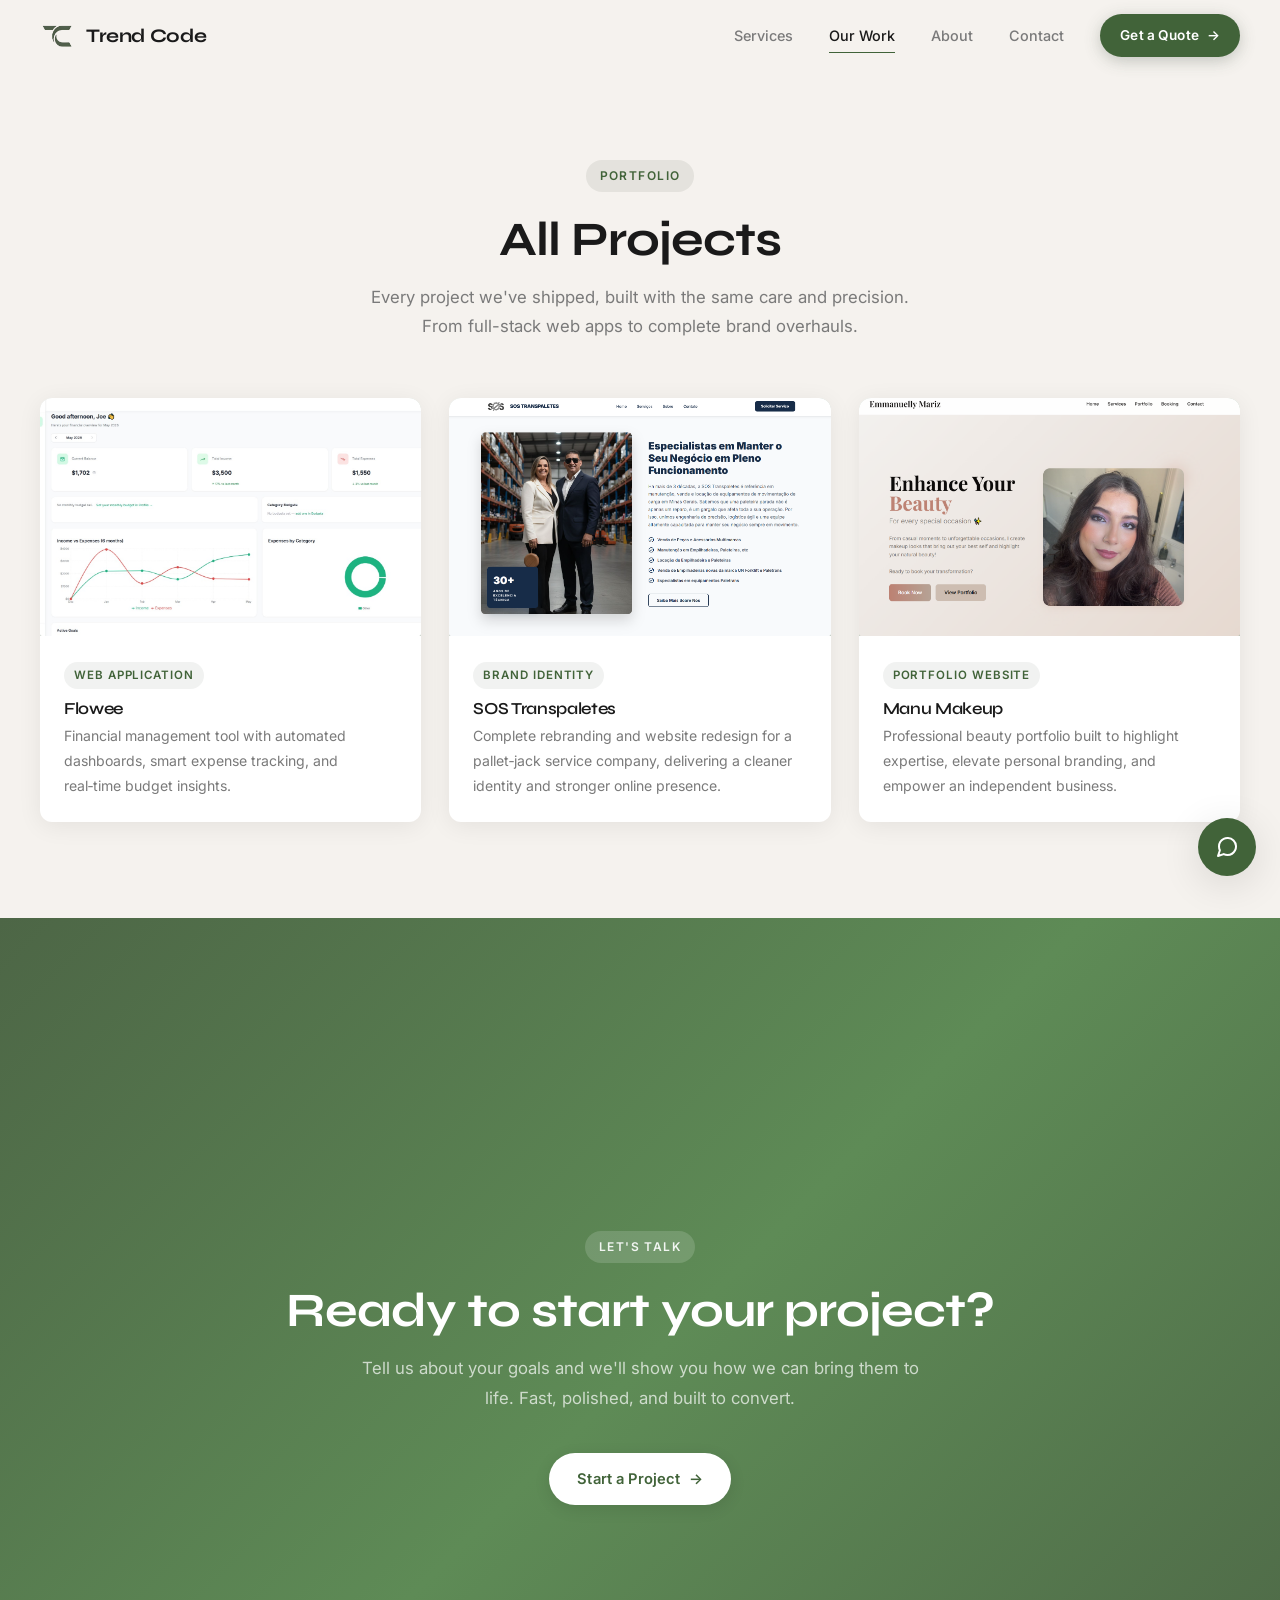
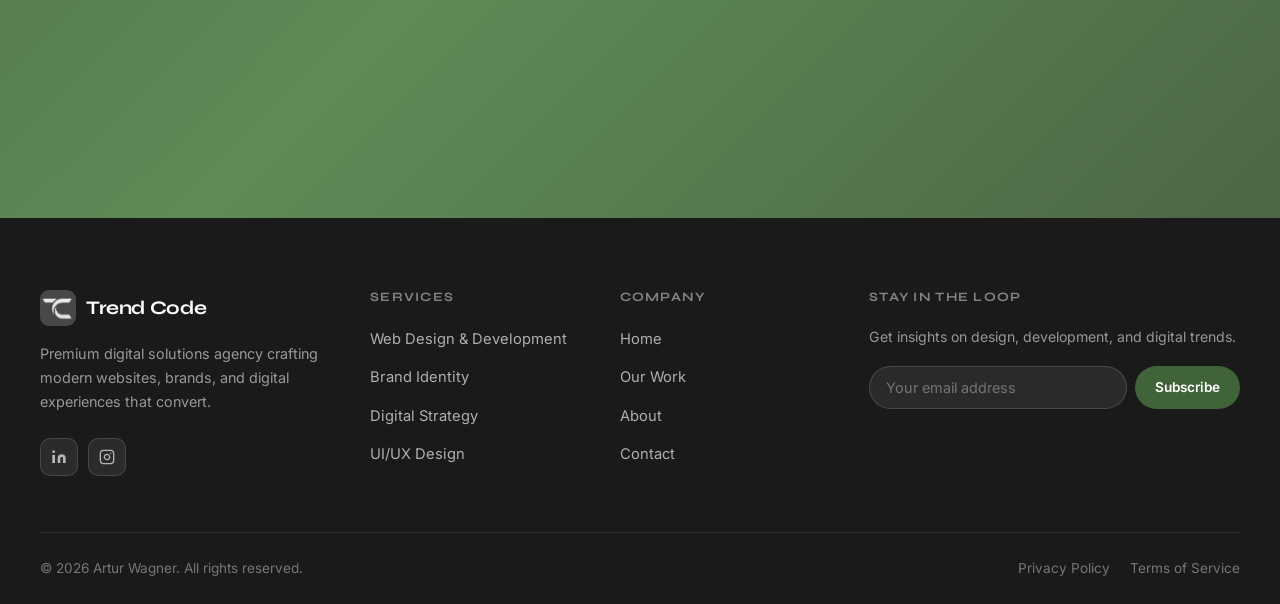
==== projects.html @ 2b3fb395 "Website Expansion" ====
<!doctype html>
<html lang="en">
  <head>
    <meta charset="UTF-8" />
    <meta name="viewport" content="width=device-width, initial-scale=1.0" />
    <meta
      name="description"
      content="Trend Code - All Projects. A full look at the digital experiences we've designed and built."
    />
    <title>All Projects - Trend Code</title>

    <!-- Google Fonts -->
    <link rel="preconnect" href="https://fonts.googleapis.com" />
    <link rel="preconnect" href="https://fonts.gstatic.com" crossorigin />
    <link
      href="https://fonts.googleapis.com/css2?family=Syne:wght@600;700;800&family=Inter:wght@400;500;600&display=swap"
      rel="stylesheet"
    />

    <!-- Open Graph / Link Preview -->
    <meta property="og:type" content="website" />
    <meta property="og:url" content="https://trendcode.ie/projects.html" />
    <meta property="og:title" content="All Projects - Trend Code" />
    <meta
      property="og:description"
      content="A full look at the digital experiences designed and built by Trend Code."
    />
    <meta
      property="og:image"
      content="https://trendcode.ie/images/trendcode-wallpeaper.jpeg"
    />

    <!-- Twitter/X Card -->
    <meta name="twitter:card" content="summary_large_image" />
    <meta name="twitter:title" content="All Projects — Trend Code" />
    <meta
      name="twitter:description"
      content="A full look at the digital experiences designed and built by Trend Code."
    />
    <meta
      name="twitter:image"
      content="https://trendcode.ie/images/trendcode-wallpeaper.jpeg"
    />

    <!-- Stylesheets -->
    <link rel="stylesheet" href="css/base.css" />
    <link rel="stylesheet" href="css/layout.css" />
    <link rel="stylesheet" href="css/components.css" />

    <link
      rel="icon"
      type="image/png"
      href="./images/trendcode-logo-white.png"
    />
    <link rel="apple-touch-icon" href="./images/trendcode-logo-white.png" />
  </head>
  <body>
    <!-- ================================================
       SECTION: NAVBAR
    ================================================ -->
    <header class="navbar" id="navbar">
      <div class="navbar__inner">
        <!-- Logo -->
        <a href="index.html" class="logo" aria-label="Trend Code home">
          <div class="logo__mark" aria-hidden="true">
            <img src="./images/trendcode-logo-png.png" alt="Trend Code Logo" />
          </div>
          <span class="logo__wordmark">Trend Code</span>
        </a>

        <!-- Desktop Nav -->
        <nav class="navbar__nav" id="navbar-nav" aria-label="Main navigation">
          <a href="index.html#services" class="nav-link">Services</a>
          <a href="projects.html" class="nav-link active">Our Work</a>
          <a href="index.html#about" class="nav-link">About</a>
          <a href="index.html#contact" class="nav-link">Contact</a>
          <a href="index.html#contact" class="btn btn--primary btn--sm"
            >Get a Quote <span class="arrow" aria-hidden="true">→</span></a
          >
        </nav>

        <!-- Mobile Hamburger -->
        <button
          class="navbar__hamburger"
          id="hamburger"
          aria-label="Toggle menu"
          aria-expanded="false"
          aria-controls="navbar-nav"
        >
          <span></span>
          <span></span>
          <span></span>
        </button>
      </div>
    </header>

    <main>
      <!-- ================================================
         SECTION: PAGE HEADER
      ================================================ -->
      <section class="work" id="work-hero" style="padding-top: 160px">
        <div class="work__inner">
          <div class="text-center">
            <span class="section-label">Portfolio</span>
            <h2 class="section-title" id="work-title">All Projects</h2>
            <p class="section-subtitle">
              Every project we've shipped, built with the same care and
              precision. From full-stack web apps to complete brand overhauls.
            </p>
          </div>

          <div class="work__grid">
            <!-- Project 1 -->
            <a
              href="https://flowee-finance-oficial.vercel.app/"
              target="_blank"
            >
              <article class="project-card">
                <div class="project-card__image">
                  <div
                    class="project-card__image-placeholder"
                    style="
                      background: linear-gradient(135deg, #d5dbd4, #b8c4b6);
                    "
                  >
                    <img
                      class="portifolio-thumbnail"
                      src="./images/flowee-ss.jpeg"
                      alt="Flowee Dashboard"
                    />
                  </div>
                </div>
                <div class="project-card__body">
                  <span class="project-card__tag">Web Application</span>
                  <h3>Flowee</h3>
                  <p>
                    Financial management tool with automated dashboards, smart
                    expense tracking, and real‑time budget insights.
                  </p>
                </div>
              </article>
            </a>

            <!-- Project 2 -->
            <a href="https://www.sostranspaletes.com.br/" target="_blank">
              <article class="project-card">
                <div class="project-card__image">
                  <div
                    class="project-card__image-placeholder"
                    style="
                      background: linear-gradient(135deg, #cfd8d0, #aebdad);
                    "
                  >
                    <img
                      class="portifolio-thumbnail"
                      src="./images/sos-ss.png"
                      alt="SOS Transpaletes Website"
                    />
                  </div>
                </div>
                <div class="project-card__body">
                  <span class="project-card__tag">Brand Identity</span>
                  <h3>SOS Transpaletes</h3>
                  <p>
                    Complete rebranding and website redesign for a pallet‑jack
                    service company, delivering a cleaner identity and stronger
                    online presence.
                  </p>
                </div>
              </article>
            </a>

            <!-- Project 3 -->
            <a
              href="https://mmanumakeup-appointment.vercel.app"
              target="_blank"
            >
              <article class="project-card">
                <div class="project-card__image">
                  <div
                    class="project-card__image-placeholder"
                    style="
                      background: linear-gradient(135deg, #c8d3c7, #a7b8a5);
                    "
                  >
                    <img
                      class="portifolio-thumbnail"
                      src="./images/mmanu-ss.png"
                      alt="Manu Makeup Website"
                    />
                  </div>
                </div>
                <div class="project-card__body">
                  <span class="project-card__tag">Portfolio Website</span>
                  <h3>Manu Makeup</h3>
                  <p>
                    Professional beauty portfolio built to highlight expertise,
                    elevate personal branding, and empower an independent
                    business.
                  </p>
                </div>
              </article>
            </a>
          </div>
        </div>
      </section>

      <!-- ================================================
         SECTION: CTA
      ================================================ -->
      <section class="about" id="cta" aria-labelledby="cta-title">
        <div
          class="about__inner"
          style="grid-template-columns: 1fr; text-align: center"
        >
          <div>
            <span class="section-label">Let's Talk</span>
            <h2 class="section-title" id="cta-title">
              Ready to start your project?
            </h2>
            <p
              class="section-subtitle"
              style="margin-left: auto; margin-right: auto"
            >
              Tell us about your goals and we'll show you how we can bring them
              to life. Fast, polished, and built to convert.
            </p>
            <a href="index.html#contact" class="btn btn--white"
              >Start a Project
              <span class="arrow" aria-hidden="true">→</span></a
            >
          </div>
        </div>
      </section>
    </main>

    <!-- ================================================
       SECTION: FOOTER
    ================================================ -->
    <footer class="footer" aria-label="Site footer">
      <div class="footer__inner">
        <div class="footer__grid">
          <!-- Column 1: Brand -->
          <div>
            <a
              href="index.html"
              class="logo logo--light"
              aria-label="Trend Code home"
            >
              <div class="logo__mark" aria-hidden="true">
                <img
                  src="./images/trendcode-logo-white.png"
                  alt="Trend Code Logo"
                />
              </div>
              <span class="logo__wordmark">Trend Code</span>
            </a>

            <p class="footer__brand-desc">
              Premium digital solutions agency crafting modern websites, brands,
              and digital experiences that convert.
            </p>

            <nav class="social-icons" aria-label="Social media links">
              <a
                href="#"
                class="social-icon"
                aria-label="LinkedIn"
                rel="noopener noreferrer"
                target="_blank"
              >
                <svg
                  width="16"
                  height="16"
                  viewBox="0 0 24 24"
                  fill="currentColor"
                  aria-hidden="true"
                >
                  <path
                    d="M16 8a6 6 0 0 1 6 6v7h-4v-7a2 2 0 0 0-2-2 2 2 0 0 0-2 2v7h-4v-7a6 6 0 0 1 6-6z"
                  />
                  <rect x="2" y="9" width="4" height="12" />
                  <circle cx="4" cy="4" r="2" />
                </svg>
              </a>
              <a
                href="https://www.instagram.com/trendcode.dev?igsh=ZmI4Zzk5ZmRyem4%3D&utm_source=qr"
                class="social-icon"
                aria-label="Instagram"
                rel="noopener noreferrer"
                target="_blank"
              >
                <svg
                  width="16"
                  height="16"
                  viewBox="0 0 24 24"
                  fill="none"
                  stroke="currentColor"
                  stroke-width="2"
                  stroke-linecap="round"
                  stroke-linejoin="round"
                  aria-hidden="true"
                >
                  <rect x="2" y="2" width="20" height="20" rx="5" ry="5" />
                  <path d="M16 11.37A4 4 0 1 1 12.63 8 4 4 0 0 1 16 11.37z" />
                  <line x1="17.5" y1="6.5" x2="17.51" y2="6.5" />
                </svg>
              </a>
            </nav>
          </div>

          <!-- Column 2: Services -->
          <nav aria-label="Services">
            <h4 class="footer__col-title">Services</h4>
            <ul class="footer__links">
              <li>
                <a href="index.html#services">Web Design &amp; Development</a>
              </li>
              <li><a href="index.html#services">Brand Identity</a></li>
              <li><a href="index.html#services">Digital Strategy</a></li>
              <li><a href="index.html#services">UI/UX Design</a></li>
            </ul>
          </nav>

          <!-- Column 3: Company -->
          <nav aria-label="Company pages">
            <h4 class="footer__col-title">Company</h4>
            <ul class="footer__links">
              <li><a href="index.html#home">Home</a></li>
              <li><a href="projects.html">Our Work</a></li>
              <li><a href="index.html#about">About</a></li>
              <li><a href="index.html#contact">Contact</a></li>
            </ul>
          </nav>

          <!-- Column 4: Newsletter -->
          <div>
            <h4 class="footer__col-title">Stay in the loop</h4>
            <p
              style="
                font-size: 0.88rem;
                color: rgba(255, 255, 255, 0.55);
                margin-bottom: 0;
              "
            >
              Get insights on design, development, and digital trends.
            </p>
            <form
              class="newsletter-form"
              novalidate
              aria-label="Newsletter signup"
            >
              <input
                type="email"
                name="newsletter-email"
                placeholder="Your email address"
                aria-label="Email address for newsletter"
              />
              <button type="submit">Subscribe</button>
            </form>
          </div>
        </div>

        <!-- Bottom bar -->
        <div class="footer__bottom">
          <p>© 2026 Artur Wagner. All rights reserved.</p>
          <p style="display: flex; gap: 20px; flex-wrap: wrap">
            <a
              href="#"
              style="
                font-size: 0.85rem;
                color: rgba(255, 255, 255, 0.4);
                transition: color 0.3s;
              "
              onmouseover="this.style.color = 'rgba(255,255,255,0.75)'"
              onmouseout="this.style.color = 'rgba(255,255,255,0.4)'"
              >Privacy Policy</a
            >
            <a
              href="#"
              style="
                font-size: 0.85rem;
                color: rgba(255, 255, 255, 0.4);
                transition: color 0.3s;
              "
              onmouseover="this.style.color = 'rgba(255,255,255,0.75)'"
              onmouseout="this.style.color = 'rgba(255,255,255,0.4)'"
              >Terms of Service</a
            >
          </p>
        </div>
      </div>
    </footer>

    <!-- ================================================
       AI CHAT ASSISTANT (Gemini)
       UPDATE: Replace GEMINI_API_KEY with a real key
    ================================================ -->
    <div class="chat-widget" id="chat-widget">
      <div class="chat-widget__panel" id="chat-widget-panel">
        <div class="chat-widget__header">
          <strong>Trend Code Assistant</strong>
          <span>Ask us anything — we'll point you in the right direction</span>
        </div>
        <div
          class="chat-widget__messages"
          id="chat-widget-messages"
          aria-live="polite"
        >
          <div class="chat-widget__msg chat-widget__msg--bot">
            Hey! 👋 I'm the Trend Code assistant. Ask me about our services,
            pricing, or how we work. Happy to help.
          </div>
        </div>
        <form class="chat-widget__form" id="chat-widget-form">
          <input
            type="text"
            id="chat-widget-input"
            placeholder="Type a message..."
            aria-label="Chat message"
            autocomplete="off"
          />
          <button type="submit" aria-label="Send message">
            <svg
              width="16"
              height="16"
              viewBox="0 0 24 24"
              fill="none"
              stroke="currentColor"
              stroke-width="2"
              stroke-linecap="round"
              stroke-linejoin="round"
              aria-hidden="true"
            >
              <line x1="22" y1="2" x2="11" y2="13" />
              <polygon points="22 2 15 22 11 13 2 9 22 2" />
            </svg>
          </button>
        </form>
      </div>
      <button
        class="chat-widget__toggle"
        id="chat-widget-toggle"
        aria-label="Open chat assistant"
        aria-expanded="false"
      >
        <svg
          class="chat-widget__icon-open"
          viewBox="0 0 24 24"
          fill="none"
          stroke="currentColor"
          stroke-width="2"
          stroke-linecap="round"
          stroke-linejoin="round"
          aria-hidden="true"
        >
          <path
            d="M21 11.5a8.38 8.38 0 0 1-.9 3.8 8.5 8.5 0 0 1-7.6 4.7 8.38 8.38 0 0 1-3.8-.9L3 21l1.9-5.7a8.38 8.38 0 0 1-.9-3.8 8.5 8.5 0 0 1 4.7-7.6 8.38 8.38 0 0 1 3.8-.9h.5a8.48 8.48 0 0 1 8 8v.5z"
          />
        </svg>
        <svg
          class="chat-widget__icon-close"
          viewBox="0 0 24 24"
          fill="none"
          stroke="currentColor"
          stroke-width="2"
          stroke-linecap="round"
          stroke-linejoin="round"
          aria-hidden="true"
        >
          <line x1="18" y1="6" x2="6" y2="18" />
          <line x1="6" y1="6" x2="18" y2="18" />
        </svg>
      </button>
    </div>

    <!-- ================================================
       SCRIPTS — Navbar scroll effect + mobile menu
    ================================================ -->
    <script>
      /* Navbar: add .scrolled class on scroll */
      const navbar = document.getElementById("navbar");
      window.addEventListener(
        "scroll",
        () => {
          navbar.classList.toggle("scrolled", window.scrollY > 24);
        },
        { passive: true },
      );

      /* Mobile hamburger toggle */
      const hamburger = document.getElementById("hamburger");
      const nav = document.getElementById("navbar-nav");

      hamburger.addEventListener("click", () => {
        const isOpen = nav.classList.toggle("open");
        hamburger.setAttribute("aria-expanded", isOpen);
      });

      /* Close mobile nav when a link is clicked */
      nav.querySelectorAll("a").forEach((link) => {
        link.addEventListener("click", () => {
          nav.classList.remove("open");
          hamburger.setAttribute("aria-expanded", "false");
        });
      });

      /* AI Chat Assistant — Gemini API (client-side, free tier) */
      const GEMINI_API_KEY = "GEMINI_API_KEY";
      const GEMINI_MODEL = "gemini-2.0-flash";
      const GEMINI_SYSTEM_PROMPT = `You are the friendly assistant for Trend Code, a premium digital solutions agency run by Artur Wagner.
Trend Code builds custom websites, corporate sites, landing pages, brand identity, and UI/UX design — no templates, senior-only execution.
Keep replies brief (2-4 sentences), warm, and not robotic. Never invent pricing — always redirect pricing questions to the contact form (index.html#contact) or the email trendcode@hotmail.com.
If asked something unrelated to Trend Code's services, politely steer back to how Trend Code can help and suggest getting in touch.`;

      const chatWidget = document.getElementById("chat-widget");
      const chatToggle = document.getElementById("chat-widget-toggle");
      const chatForm = document.getElementById("chat-widget-form");
      const chatInput = document.getElementById("chat-widget-input");
      const chatMessages = document.getElementById("chat-widget-messages");

      if (chatWidget && chatToggle && chatForm) {
        const chatHistory = [];

        chatToggle.addEventListener("click", () => {
          const isOpen = chatWidget.classList.toggle("open");
          chatToggle.setAttribute("aria-expanded", isOpen);
          if (isOpen) chatInput.focus();
        });

        function appendMessage(text, role) {
          const msg = document.createElement("div");
          msg.className = `chat-widget__msg chat-widget__msg--${role}`;
          msg.textContent = text;
          chatMessages.appendChild(msg);
          chatMessages.scrollTop = chatMessages.scrollHeight;
          return msg;
        }

        chatForm.addEventListener("submit", async (e) => {
          e.preventDefault();
          const text = chatInput.value.trim();
          if (!text) return;

          appendMessage(text, "user");
          chatHistory.push({ role: "user", parts: [{ text }] });
          chatInput.value = "";
          chatInput.disabled = true;

          const pending = appendMessage("Typing…", "bot");

          try {
            const res = await fetch(
              `https://generativelanguage.googleapis.com/v1beta/models/${GEMINI_MODEL}:generateContent?key=${GEMINI_API_KEY}`,
              {
                method: "POST",
                headers: { "Content-Type": "application/json" },
                body: JSON.stringify({
                  contents: chatHistory,
                  systemInstruction: {
                    parts: [{ text: GEMINI_SYSTEM_PROMPT }],
                  },
                }),
              },
            );

            if (!res.ok) throw new Error("Gemini request failed");

            const data = await res.json();
            const reply =
              data?.candidates?.[0]?.content?.parts?.[0]?.text?.trim() ||
              "Sorry, I didn't catch that — could you rephrase, or reach us directly at trendcode@hotmail.com?";

            pending.textContent = reply;
            chatHistory.push({ role: "model", parts: [{ text: reply }] });
          } catch (err) {
            pending.textContent =
              "I'm having trouble connecting right now — feel free to reach us directly at trendcode@hotmail.com.";
          } finally {
            chatInput.disabled = false;
            chatInput.focus();
          }
        });
      }
    </script>
  </body>
</html>
---- css/base.css ----
/* =============================================
   BASE.CSS — Reset, variables, typography
   ============================================= */

/* Google Fonts imported in index.html */

:root {
  --color-primary: #416339;
  --color-bg: #f5f2ee;
  --color-text: #1a1a1a;
  --color-white: #ffffff;
  --color-muted: #7a7a7a;
  --color-border: #e0dbd5;
  --color-primary-lt: #587751;
  --color-surface: #edeae5;

  --color-primary-gradient: linear-gradient(
    135deg,
    #4d6646 0%,
    #5e8b56 50%,
    #4d6646 100%
  );

  --font-heading: "Syne", sans-serif;
  --font-body: "Inter", sans-serif;

  --radius-sm: 6px;
  --radius-md: 12px;
  --radius-lg: 20px;

  --shadow-card: 0 4px 24px rgba(0, 0, 0, 0.07);
  --shadow-hover: 0 8px 40px rgba(0, 0, 0, 0.12);

  --transition: 0.3s ease;

  --max-width: 1200px;
  --section-pad: 96px 24px;
}

*,
*::before,
*::after {
  box-sizing: border-box;
  margin: 0;
  padding: 0;
}

html {
  scroll-behavior: smooth;
  font-size: 16px;
}

body {
  font-family: var(--font-body);
  background-color: var(--color-bg);
  color: var(--color-text);
  line-height: 1.65;
  -webkit-font-smoothing: antialiased;
}

/* ---- Typography ---- */

h1,
h2,
h3,
h4,
h5,
h6 {
  font-family: var(--font-heading);
  line-height: 1.15;
  letter-spacing: -0.02em;
  color: var(--color-text);
}

h1 {
  font-size: clamp(2.6rem, 6vw, 5rem);
  font-weight: 700;
}
h2 {
  font-size: clamp(2rem, 4vw, 3rem);
  font-weight: 700;
}
h3 {
  font-size: clamp(1.25rem, 2.5vw, 1.6rem);
  font-weight: 600;
}
h4 {
  font-size: 1.1rem;
  font-weight: 600;
}

p {
  font-size: 1rem;
  color: var(--color-muted);
  line-height: 1.75;
}

a {
  color: inherit;
  text-decoration: none;
  transition: color var(--transition);
}

ul {
  list-style: none;
}

img {
  display: block;
  max-width: 100%;
  height: auto;
}

/* ---- Utilities ---- */

.container {
  max-width: var(--max-width);
  margin: 0 auto;
  padding: 0 24px;
}

.section-label {
  display: inline-block;
  font-family: var(--font-body);
  font-size: 0.75rem;
  font-weight: 600;
  letter-spacing: 0.12em;
  text-transform: uppercase;
  color: var(--color-primary);
  background: rgba(79, 94, 75, 0.1);
  padding: 6px 14px;
  border-radius: 100px;
  margin-bottom: 20px;
}

.section-title {
  margin-bottom: 16px;
}

.section-subtitle {
  font-size: 1.05rem;
  max-width: 560px;
  color: var(--color-muted);
  margin-bottom: 56px;
}

.text-center {
  text-align: center;
}

.text-center .section-subtitle {
  margin-left: auto;
  margin-right: auto;
}
---- css/layout.css ----
/* =============================================
   LAYOUT.CSS — Page sections, grids, spacing
   ============================================= */

/* ---- NAVBAR ---- */

.navbar {
  position: fixed;
  top: 0;
  left: 0;
  right: 0;
  z-index: 1000;
  padding: 0 24px;
  height: 72px;
  display: flex;
  align-items: center;
  background: rgba(245, 242, 238, 0.88);
  backdrop-filter: blur(14px);
  -webkit-backdrop-filter: blur(14px);
  border-bottom: 1px solid transparent;
  transition:
    border-color var(--transition),
    background var(--transition);
}

.navbar.scrolled {
  border-bottom-color: var(--color-border);
  background: rgba(245, 242, 238, 0.97);
}

.navbar__inner {
  max-width: var(--max-width);
  margin: 0 auto;
  width: 100%;
  display: flex;
  align-items: center;
  justify-content: space-between;
  gap: 32px;
}

.navbar__logo {
  flex-shrink: 0;
}

.navbar__nav {
  display: flex;
  align-items: center;
  gap: 36px;
}

.navbar__hamburger {
  display: none;
  flex-direction: column;
  gap: 5px;
  cursor: pointer;
  background: none;
  border: none;
  padding: 4px;
}

.navbar__hamburger span {
  display: block;
  width: 24px;
  height: 2px;
  background: var(--color-text);
  border-radius: 2px;
  transition: var(--transition);
}

/* ---- HERO ---- */

.hero {
  padding: 160px 24px 96px;
  min-height: 100vh;
  display: flex;
  align-items: center;
}

.hero__inner {
  max-width: var(--max-width);
  margin: 0 auto;
  width: 100%;
  display: grid;
  grid-template-columns: 1fr 1fr;
  gap: 80px;
  align-items: flex-start;
}

.hero__content {
  max-width: 580px;
}

.hero__eyebrow {
  display: flex;
  align-items: center;
  gap: 10px;
  margin-bottom: 28px;
}

.hero__eyebrow-dot {
  width: 8px;
  height: 8px;
  border-radius: 50%;
  background: var(--color-primary);
  animation: pulse 2s infinite;
}

@keyframes pulse {
  0%,
  100% {
    opacity: 1;
    transform: scale(1);
  }
  50% {
    opacity: 0.5;
    transform: scale(1.3);
  }
}

.hero__eyebrow-text {
  font-size: 0.85rem;
  font-weight: 500;
  color: var(--color-primary);
  letter-spacing: 0.04em;
}

.hero__title {
  margin-bottom: 24px;
}

.hero__title span {
  color: var(--color-primary);
}

.hero__subtitle {
  font-size: 1.1rem;
  margin-bottom: 40px;
  max-width: 480px;
}

.hero__cta {
  display: flex;
  align-items: center;
  gap: 16px;
  flex-wrap: wrap;
}

.hero__stats {
  display: flex;
  gap: 32px;
  margin-top: 56px;
  padding-top: 40px;
  border-top: 1px solid var(--color-border);
}

.hero__stat-number {
  font-family: var(--font-heading);
  font-size: 2rem;
  font-weight: 700;
  color: var(--color-text);
  line-height: 1;
  margin-bottom: 4px;
}

.hero__stat-label {
  font-size: 0.82rem;
  color: var(--color-muted);
  letter-spacing: 0.02em;
}

/* Hero visual panel */
.hero__visual {
  padding-left: 46px;
  padding-top: 46px;
  position: relative;
}

.hero__image-wrap {
  border-radius: var(--radius-lg);
  overflow: visible;
  background: transparent;
  display: flex;
  justify-content: center;
  position: relative;
}

a:has(.project-card) {
  text-decoration: none;
  color: inherit;
  display: block;
}

.portifolio-thumbnail {
  border-radius: 2px;
  width: 100%;
  height: 100%;
  object-fit: cover;
  filter: grayscale(10%);
  transition: filter 0.5s ease;
}

.portifolio-thumbnail:hover {
  filter: grayscale(0%);
}

/* UPDATE: Replace background gradient with your hero image */
/*.hero__image-wrap::before {
  content: '';
  position: absolute;
  inset: 0;
  background: linear-gradient(135deg, #d5dbd4 0%, #bec8bc 50%, #a8b5a6 100%);
}*/

.hero__image-placeholder {
  position: relative;
  z-index: 1;
  text-align: center;
  color: rgba(79, 94, 75, 0.5);
  font-size: 0.8rem;
  letter-spacing: 0.06em;
  text-transform: uppercase;
}

.hero__badge {
  position: absolute;
  bottom: -55px;
  left: -20px;
  background: var(--color-white);
  border-radius: var(--radius-md);
  padding: 16px 20px;
  box-shadow: var(--shadow-card);
  display: flex;
  align-items: center;
  gap: 12px;
  z-index: 999999;
}

.hero__badge-icon {
  width: 40px;
  height: 40px;
  background: rgba(79, 94, 75, 0.1);
  border-radius: 10px;
  display: flex;
  align-items: center;
  justify-content: center;
  font-size: 1.2rem;
}

.hero__badge-text strong {
  display: block;
  font-size: 0.95rem;
  font-family: var(--font-heading);
  font-weight: 600;
  color: var(--color-text);
}

.hero__badge-text span {
  font-size: 0.75rem;
  color: var(--color-muted);
}

/* ---- SERVICES ---- */

.services {
  padding: var(--section-pad);
  background: var(--color-white);
  min-height: 100vh;
  display: flex;
  flex-direction: column;
  justify-content: center;
}

.services__inner {
  max-width: var(--max-width);
  margin: 0 auto;
}

.services__grid {
  display: grid;
  grid-template-columns: repeat(4, 1fr);
  gap: 24px;
}

/* ---- OUR WORK ---- */

.work {
  padding: var(--section-pad);
  min-height: 100vh;
  display: flex;
  flex-direction: column;
  justify-content: center;
}

.work__inner {
  max-width: var(--max-width);
  margin: 0 auto;
}

.work__header {
  display: flex;
  align-items: flex-end;
  justify-content: space-between;
  margin-bottom: 56px;
  gap: 24px;
}

.work__header-left .section-subtitle {
  margin-bottom: 0;
}

.work__grid {
  display: grid;
  grid-template-columns: repeat(3, 1fr);
  gap: 28px;
}

/* ---- ABOUT / WHY US ---- */

.about {
  padding: var(--section-pad);
  background: var(--color-primary-gradient);
  color: var(--color-white);
  min-height: 100vh;
  display: flex;
  flex-direction: column;
  justify-content: center;
}

.about__inner {
  max-width: var(--max-width);
  margin: 0 auto;
  display: grid;
  grid-template-columns: 1fr 1fr;
  gap: 80px;
  align-items: center;
}

.about .section-label {
  background: rgba(255, 255, 255, 0.15);
  color: rgba(255, 255, 255, 0.9);
}

.about .section-title {
  color: var(--color-white);
}

.about .section-subtitle {
  color: rgba(255, 255, 255, 0.7);
  margin-bottom: 40px;
}

.about__list {
  display: flex;
  flex-direction: column;
  gap: 20px;
}

.about__list-item {
  display: flex;
  gap: 16px;
  align-items: flex-start;
}

.about__list-icon {
  width: 36px;
  height: 36px;
  border-radius: 10px;
  background: rgba(255, 255, 255, 0.15);
  display: flex;
  align-items: center;
  justify-content: center;
  flex-shrink: 0;
  font-size: 1rem;
}

.about__list-text strong {
  display: block;
  color: var(--color-white);
  font-weight: 600;
  margin-bottom: 2px;
  font-family: var(--font-heading);
}

.about__list-text p {
  font-size: 0.9rem;
  color: rgba(255, 255, 255, 0.65);
  line-height: 1.5;
}

.about__visual {
  display: grid;
  grid-template-columns: 1fr 1fr;
  gap: 16px;
}

.about__visual-card {
  background: rgba(255, 255, 255, 0.1);
  border: 1px solid rgba(255, 255, 255, 0.15);
  border-radius: var(--radius-md);
  padding: 28px 24px;
  transition: background var(--transition);
}

.about__visual-card:hover {
  background: rgba(255, 255, 255, 0.16);
}

.about__visual-card:first-child {
  grid-column: 1 / -1;
}

.about__visual-number {
  font-family: var(--font-heading);
  font-size: 2.4rem;
  font-weight: 700;
  color: var(--color-white);
  line-height: 1;
  margin-bottom: 6px;
}

.about__visual-label {
  font-size: 0.85rem;
  color: rgba(255, 255, 255, 0.65);
}

/* ---- TESTIMONIALS ---- */

.testimonials {
  padding: var(--section-pad);
  background: var(--color-surface);
  min-height: 100vh;
  display: flex;
  flex-direction: column;
  justify-content: center;
}

.testimonials__inner {
  max-width: var(--max-width);
  margin: 0 auto;
}

.testimonials__grid {
  display: grid;
  grid-template-columns: repeat(3, 1fr);
  gap: 24px;
}

/* ---- CONTACT ---- */

.contact {
  padding: var(--section-pad);
  min-height: 100vh;
  display: flex;
  flex-direction: column;
  justify-content: center;
}

.contact__inner {
  max-width: var(--max-width);
  margin: 0 auto;
  display: grid;
  grid-template-columns: 1fr 1fr;
  gap: 80px;
  align-items: start;
}

.contact__info {
  padding-top: 8px;
}

.contact__info .section-subtitle {
  margin-bottom: 40px;
}

.contact__details {
  display: flex;
  flex-direction: column;
  gap: 20px;
}

.contact__detail {
  display: flex;
  gap: 14px;
  align-items: flex-start;
}

.contact__detail-icon {
  width: 40px;
  height: 40px;
  background: rgba(79, 94, 75, 0.08);
  border-radius: 10px;
  display: flex;
  align-items: center;
  justify-content: center;
  font-size: 1.1rem;
  flex-shrink: 0;
}

.contact__detail-text strong {
  display: block;
  font-weight: 600;
  font-size: 0.9rem;
  color: var(--color-text);
  margin-bottom: 2px;
}

.contact__detail-text span {
  font-size: 0.9rem;
  color: var(--color-muted);
}

/* ---- FOOTER ---- */

.footer {
  background: var(--color-text);
  color: rgba(255, 255, 255, 0.75);
  padding: 72px 24px 0;
}

.footer__inner {
  max-width: var(--max-width);
  margin: 0 auto;
}

.footer__grid {
  display: grid;
  grid-template-columns: 1.4fr 1fr 1fr 1.4fr;
  gap: 48px;
  padding-bottom: 56px;
  border-bottom: 1px solid rgba(255, 255, 255, 0.1);
}

.footer__col-title {
  font-family: var(--font-heading);
  font-size: 0.8rem;
  font-weight: 700;
  letter-spacing: 0.1em;
  text-transform: uppercase;
  color: rgba(255, 255, 255, 0.45);
  margin-bottom: 20px;
}

.footer__brand-desc {
  font-size: 0.9rem;
  color: rgba(255, 255, 255, 0.55);
  margin: 16px 0 24px;
  line-height: 1.65;
}

.footer__links {
  display: flex;
  flex-direction: column;
  gap: 12px;
}

.footer__links a {
  font-size: 0.92rem;
  color: rgba(255, 255, 255, 0.65);
  transition: color var(--transition);
}

.footer__links a:hover {
  color: var(--color-white);
}

.footer__bottom {
  padding: 24px 0;
  display: flex;
  align-items: center;
  justify-content: space-between;
  gap: 16px;
}

.footer__bottom p {
  font-size: 0.85rem;
  color: rgba(255, 255, 255, 0.4);
}

/* ---- RESPONSIVE ---- */

@media (max-width: 1024px) {
  .services__grid {
    grid-template-columns: repeat(2, 1fr);
  }
  .work__grid {
    grid-template-columns: repeat(2, 1fr);
  }
  .testimonials__grid {
    grid-template-columns: repeat(2, 1fr);
  }
  .footer__grid {
    grid-template-columns: 1fr 1fr;
    gap: 36px;
  }
  .hero__inner {
    gap: 48px;
  }
  .about__inner {
    gap: 48px;
  }
}

@media (max-width: 768px) {
  :root {
    --section-pad: 72px 24px;
  }

  .navbar__nav {
    display: none;
    position: fixed;
    top: 72px;
    left: 0;
    right: 0;
    background: var(--color-bg);
    flex-direction: column;
    align-items: flex-start;
    padding: 24px;
    gap: 8px;
    border-bottom: 1px solid var(--color-border);
    box-shadow: 0 8px 24px rgba(0, 0, 0, 0.08);
  }

  .navbar__nav.open {
    display: flex;
  }

  .navbar__hamburger {
    display: flex;
  }

  .hero,
  .services,
  .work,
  .about,
  .testimonials,
  .contact {
    min-height: auto;
  }

  .hero {
    padding: 120px 24px 72px;
  }

  .hero__inner {
    grid-template-columns: 1fr;
    gap: 48px;
  }

  .hero__image-wrap {
    aspect-ratio: 3/2;
    overflow: hidden;
  }

  .hero__badge {
    bottom: -16px;
    left: 16px;
  }

  .hero__stats {
    gap: 24px;
  }

  .about__inner {
    grid-template-columns: 1fr;
    gap: 40px;
  }

  .about__visual {
    grid-template-columns: 1fr 1fr;
  }

  .about__visual-card:first-child {
    grid-column: unset;
  }

  .contact__inner {
    grid-template-columns: 1fr;
    gap: 48px;
  }

  .work__header {
    flex-direction: column;
    align-items: flex-start;
  }

  .work__grid {
    grid-template-columns: 1fr;
  }

  .testimonials__grid {
    grid-template-columns: 1fr;
  }

  .footer__grid {
    grid-template-columns: 1fr;
    gap: 32px;
  }

  .footer__bottom {
    flex-direction: column;
    align-items: flex-start;
    gap: 8px;
  }
}

@media (max-width: 480px) {
  .services__grid {
    grid-template-columns: 1fr;
  }
  .hero__cta {
    flex-direction: column;
    align-items: flex-start;
  }
  .about__visual {
    grid-template-columns: 1fr;
  }
  .about__visual-card:first-child {
    grid-column: unset;
  }
}
---- css/components.css ----
/* =============================================
   COMPONENTS.CSS — Buttons, cards, forms, logo
   ============================================= */

/* ---- LOGO ---- */

.logo {
  display: flex;
  align-items: center;
  gap: 10px;
  font-family: var(--font-heading);
  font-size: 1.2rem;
  font-weight: 700;
  color: var(--color-text);
  letter-spacing: -0.02em;
}

/* UPDATE: Replace .logo__mark with <img src="images/logo.svg" alt="Trend Code"> */
.logo__mark {
  width: 36px;
  height: 36px;
  background: transparent;
  border-radius: 9px;
  display: flex;
  align-items: center;
  justify-content: center;
  flex-shrink: 0;
}

.logo__mark svg {
  width: 18px;
  height: 18px;
  fill: var(--color-white);
}

.logo--light .logo__mark {
  background: rgba(255, 255, 255, 0.2);
}

.logo--light .logo__wordmark {
  color: var(--color-white);
}

/* ---- BUTTONS ---- */

.btn {
  display: inline-flex;
  align-items: center;
  justify-content: center;
  gap: 8px;
  font-family: var(--font-body);
  font-size: 0.92rem;
  font-weight: 600;
  letter-spacing: 0.01em;
  padding: 14px 28px;
  border-radius: 100px;
  border: none;
  cursor: pointer;
  transition:
    transform var(--transition),
    box-shadow var(--transition),
    background var(--transition),
    color var(--transition);
  white-space: nowrap;
  text-decoration: none;
}

.btn:hover {
  transform: translateY(-2px);
}

.btn:active {
  transform: translateY(0);
}

.btn--primary {
  background: var(--color-primary);
  color: var(--color-white);
  box-shadow: 0 4px 16px rgba(79, 94, 75, 0.3);
}

.btn--primary:hover {
  background: var(--color-primary-lt);
  box-shadow: 0 8px 28px rgba(79, 94, 75, 0.4);
}

.btn--ghost {
  background: transparent;
  color: var(--color-text);
  border: 1.5px solid var(--color-border);
}

.btn--ghost:hover {
  border-color: var(--color-primary);
  color: var(--color-primary);
  box-shadow: none;
}

.btn--white {
  background: var(--color-white);
  color: var(--color-primary);
  box-shadow: 0 4px 16px rgba(0, 0, 0, 0.1);
}

.btn--white:hover {
  box-shadow: 0 8px 28px rgba(0, 0, 0, 0.15);
}

.btn--sm {
  padding: 10px 20px;
  font-size: 0.85rem;
}

/* Arrow icon in button */
.btn .arrow {
  display: inline-flex;
  transition: transform var(--transition);
}

.btn:hover .arrow {
  transform: translateX(4px);
}

/* ---- NAV LINKS ---- */

.nav-link {
  font-size: 0.9rem;
  font-weight: 500;
  color: var(--color-muted);
  padding: 4px 0;
  position: relative;
  transition: color var(--transition);
}

.nav-link::after {
  content: "";
  position: absolute;
  bottom: -2px;
  left: 0;
  right: 0;
  height: 1.5px;
  background: var(--color-primary);
  transform: scaleX(0);
  transform-origin: left;
  transition: transform var(--transition);
}

.nav-link:hover,
.nav-link.active {
  color: var(--color-text);
}

.nav-link:hover::after,
.nav-link.active::after {
  transform: scaleX(1);
}

/* Mobile nav links */
@media (max-width: 768px) {
  .nav-link {
    font-size: 1rem;
    padding: 10px 0;
    width: 100%;
    border-bottom: 1px solid var(--color-border);
  }
  .nav-link:last-of-type {
    border-bottom: none;
  }
}

/* ---- SERVICE CARD ---- */

.service-card {
  background: var(--color-bg);
  border: 1px solid var(--color-border);
  border-radius: var(--radius-md);
  padding: 32px 28px;
  transition:
    transform var(--transition),
    box-shadow var(--transition),
    border-color var(--transition);
  position: relative;
  overflow: hidden;
}

.service-card::before {
  content: "";
  position: absolute;
  top: 0;
  left: 0;
  right: 0;
  height: 3px;
  background: var(--color-primary);
  transform: scaleX(0);
  transform-origin: left;
  transition: transform var(--transition);
}

.service-card:hover {
  transform: translateY(-6px);
  box-shadow: var(--shadow-hover);
  border-color: rgba(79, 94, 75, 0.2);
}

.service-card:hover::before {
  transform: scaleX(1);
}

.service-card__icon {
  width: 52px;
  height: 52px;
  background: rgba(79, 94, 75, 0.1);
  border-radius: 14px;
  display: flex;
  align-items: center;
  justify-content: center;
  font-size: 1.4rem;
  margin-bottom: 24px;
  transition: background var(--transition);
}

.service-card:hover .service-card__icon {
  background: rgba(79, 94, 75, 0.18);
}

.service-card h3 {
  font-size: 1.1rem;
  margin-bottom: 10px;
}

.service-card p {
  font-size: 0.9rem;
  line-height: 1.65;
}

.service-card__link {
  display: inline-flex;
  align-items: center;
  gap: 6px;
  margin-top: 20px;
  font-size: 0.85rem;
  font-weight: 600;
  color: var(--color-primary);
  transition: gap var(--transition);
}

.service-card:hover .service-card__link {
  gap: 10px;
}

/* ---- PROJECT CARD ---- */

.project-card {
  border-radius: var(--radius-md);
  overflow: hidden;
  background: var(--color-white);
  box-shadow: var(--shadow-card);
  transition:
    transform var(--transition),
    box-shadow var(--transition);
  cursor: pointer;
}

.project-card:hover {
  transform: translateY(-6px);
  box-shadow: var(--shadow-hover);
}

.project-card__image {
  aspect-ratio: 16/10;
  overflow: hidden;
  position: relative;
}

/* UPDATE: Replace background with <img src="images/project-N.jpg" alt="Project Name"> */
.project-card__image-placeholder {
  position: absolute;
  inset: 0;
  display: flex;
  align-items: center;
  justify-content: center;
  font-size: 0.75rem;
  letter-spacing: 0.08em;
  text-transform: uppercase;
  color: rgba(79, 94, 75, 0.5);
  font-weight: 600;
}

.project-card__img {
  width: 100%;
  height: 100%;
  object-fit: cover;
  transition: transform 0.5s ease;
}

.project-card:hover .project-card__img {
  transform: scale(1.04);
}

.project-card__body {
  padding: 24px;
}

.project-card__tag {
  display: inline-block;
  font-size: 0.72rem;
  font-weight: 600;
  letter-spacing: 0.08em;
  text-transform: uppercase;
  color: var(--color-primary);
  background: rgba(79, 94, 75, 0.08);
  padding: 4px 10px;
  border-radius: 100px;
  margin-bottom: 10px;
}

.project-card h3 {
  font-size: 1.05rem;
  margin-bottom: 6px;
}

.project-card p {
  font-size: 0.88rem;
}

/* ---- TESTIMONIAL CARD ---- */

.testimonial-card {
  background: var(--color-white);
  border-radius: var(--radius-md);
  padding: 32px 28px;
  box-shadow: var(--shadow-card);
  transition:
    transform var(--transition),
    box-shadow var(--transition);
}

.testimonial-card:hover {
  transform: translateY(-4px);
  box-shadow: var(--shadow-hover);
}

.testimonial-card__quote {
  font-size: 1.8rem;
  color: var(--color-primary);
  line-height: 1;
  margin-bottom: 16px;
  font-family: Georgia, serif;
}

.testimonial-card__text {
  font-size: 0.92rem;
  color: var(--color-muted);
  line-height: 1.7;
  margin-bottom: 24px;
}

.testimonial-card__author {
  display: flex;
  align-items: center;
  gap: 12px;
  padding-top: 20px;
  border-top: 1px solid var(--color-border);
}

/* UPDATE: Replace .testimonial-card__avatar with <img src="images/avatar-N.jpg"> */
.testimonial-card__avatar {
  width: 44px;
  height: 44px;
  border-radius: 50%;
  background: var(--color-surface);
  flex-shrink: 0;
  display: flex;
  align-items: center;
  justify-content: center;
  font-size: 1.1rem;
}

.testimonial-card__author-name {
  font-weight: 600;
  font-size: 0.9rem;
  color: var(--color-text);
  display: block;
}

.testimonial-card__author-role {
  font-size: 0.8rem;
  color: var(--color-muted);
}

.testimonial-card__stars {
  display: flex;
  gap: 2px;
  margin-bottom: 16px;
  color: #f4a400;
  font-size: 0.9rem;
}

/* ---- CONTACT FORM ---- */

.contact-form {
  background: var(--color-white);
  border-radius: var(--radius-lg);
  padding: 48px 40px;
  box-shadow: var(--shadow-card);
}

.form-group {
  margin-bottom: 20px;
}

.form-group label {
  display: block;
  font-size: 0.85rem;
  font-weight: 600;
  color: var(--color-text);
  margin-bottom: 8px;
  letter-spacing: 0.01em;
}

.form-group input,
.form-group textarea,
.form-group select {
  width: 100%;
  padding: 14px 16px;
  font-family: var(--font-body);
  font-size: 0.95rem;
  color: var(--color-text);
  background: var(--color-bg);
  border: 1.5px solid var(--color-border);
  border-radius: var(--radius-sm);
  outline: none;
  transition:
    border-color var(--transition),
    box-shadow var(--transition);
  appearance: none;
  -webkit-appearance: none;
}

.form-group input::placeholder,
.form-group textarea::placeholder {
  color: #b0aba5;
}

.form-group input:focus,
.form-group textarea:focus {
  border-color: var(--color-primary);
  box-shadow: 0 0 0 3px rgba(79, 94, 75, 0.1);
}

.form-group textarea {
  resize: vertical;
  min-height: 140px;
}

.form-row {
  display: grid;
  grid-template-columns: 1fr 1fr;
  gap: 16px;
}

/* ---- TOAST ---- */

.toast {
  position: fixed;
  top: 88px;
  right: 24px;
  z-index: 3000;
  display: flex;
  align-items: flex-start;
  gap: 12px;
  max-width: 360px;
  background: var(--color-white);
  border-radius: var(--radius-md);
  box-shadow: var(--shadow-hover);
  border-left: 4px solid var(--color-primary);
  padding: 16px 18px;
  opacity: 0;
  transform: translateX(24px);
  pointer-events: none;
  transition:
    opacity var(--transition),
    transform var(--transition);
}

.toast.show {
  opacity: 1;
  transform: translateX(0);
  pointer-events: auto;
}

.toast--error {
  border-left-color: #b3453c;
}

.toast__icon {
  width: 20px;
  height: 20px;
  border-radius: 50%;
  flex-shrink: 0;
  margin-top: 1px;
  background: var(--color-primary);
  position: relative;
}

.toast__icon::after {
  content: "✓";
  position: absolute;
  inset: 0;
  display: flex;
  align-items: center;
  justify-content: center;
  color: var(--color-white);
  font-size: 0.68rem;
  font-weight: 700;
}

.toast--error .toast__icon {
  background: #b3453c;
}

.toast--error .toast__icon::after {
  content: "!";
}

.toast__message {
  font-family: var(--font-body);
  font-size: 0.88rem;
  color: var(--color-text);
  line-height: 1.5;
}

@media (max-width: 480px) {
  .toast {
    left: 16px;
    right: 16px;
    top: 80px;
    max-width: none;
  }
}

@media (max-width: 480px) {
  .form-row {
    grid-template-columns: 1fr;
  }
  .contact-form {
    padding: 32px 24px;
  }
}

/* ---- SOCIAL ICONS ---- */

.social-icons {
  display: flex;
  gap: 10px;
}

.social-icon {
  width: 38px;
  height: 38px;
  border-radius: 10px;
  background: rgba(255, 255, 255, 0.08);
  border: 1px solid rgba(255, 255, 255, 0.12);
  display: flex;
  align-items: center;
  justify-content: center;
  font-size: 0.9rem;
  color: rgba(255, 255, 255, 0.65);
  transition:
    background var(--transition),
    color var(--transition),
    transform var(--transition);
}

.social-icon:hover {
  background: var(--color-primary);
  color: var(--color-white);
  border-color: var(--color-primary);
  transform: translateY(-2px);
}

/* ---- NEWSLETTER INPUT ---- */

.newsletter-form {
  display: flex;
  gap: 8px;
  margin-top: 16px;
}

.newsletter-form input {
  flex: 1;
  padding: 12px 16px;
  font-family: var(--font-body);
  font-size: 0.9rem;
  background: rgba(255, 255, 255, 0.07);
  border: 1px solid rgba(255, 255, 255, 0.15);
  border-radius: 100px;
  outline: none;
  color: var(--color-white);
  transition:
    border-color var(--transition),
    box-shadow var(--transition);
}

.newsletter-form input::placeholder {
  color: rgba(255, 255, 255, 0.35);
}

.newsletter-form input:focus {
  border-color: rgba(255, 255, 255, 0.4);
  box-shadow: 0 0 0 3px rgba(255, 255, 255, 0.06);
}

.newsletter-form button {
  padding: 12px 20px;
  background: var(--color-primary);
  color: var(--color-white);
  border: none;
  border-radius: 100px;
  font-family: var(--font-body);
  font-size: 0.85rem;
  font-weight: 600;
  cursor: pointer;
  white-space: nowrap;
  transition:
    background var(--transition),
    transform var(--transition);
}

.newsletter-form button:hover {
  background: var(--color-primary-lt);
  transform: translateY(-1px);
}

/* ---- CARD STACK (Hero Visual) ---- */

.card-stack {
  position: relative;
  height: 460px;
  cursor: pointer;
  width: 100%; /* adiciona */
  max-width: 540px; /* adiciona */
  margin: 0 auto; /* adiciona */
  transition: transform 0.3s ease;
}

.card-stack:hover {
  transform: translateY(-4px);
}

@media (hover: none) {
  .card-stack:hover {
    transform: none;
  }
}

.stack-card {
  position: absolute;
  width: 100%;
  top: 0;
  left: 0;
  box-sizing: border-box;
  border-radius: 16px;
  padding: 20px;
  font-family: var(--font-body);
  transition: transform 0.45s ease;
  transform-origin: bottom center;
}

.stack-card--front {
  transform: rotate(0deg);
  z-index: 3;
}
.stack-card--mid {
  transform: rotate(-4deg);
  z-index: 2;
}
.stack-card--back {
  transform: rotate(-8deg);
  z-index: 1;
}

.stack-card--lumiere {
  background: #e8ede6;
}
.stack-card--solara {
  background: #d6e0d3;
}
.stack-card--vertex {
  background: #c4d4c0;
}

.stack-card__frame {
  background: #fff;
  border-radius: 12px;
  border: 0.5px solid #d4d4cc;
  overflow: hidden;
}

.stack-card__browser-bar {
  background: #f7f7f3;
  padding: 10px 14px;
  display: flex;
  align-items: center;
  gap: 10px;
  border-bottom: 0.5px solid #e0e0d8;
}

.stack-card__dots {
  display: flex;
  gap: 5px;
  flex-shrink: 0;
}

.stack-card__dots span {
  width: 10px;
  height: 10px;
  border-radius: 50%;
  background: #e8e8e2;
  display: block;
}

.stack-card__url {
  flex: 1;
  background: #eeeee8;
  border-radius: 6px;
  padding: 4px 10px;
  font-size: 11px;
  color: #888;
  text-align: center;
}

.stack-card__nav {
  padding: 10px 16px;
  display: flex;
  align-items: center;
  justify-content: space-between;
  border-bottom: 0.5px solid #f0f0ea;
}

.stack-card__brand {
  font-size: 12px;
  font-weight: 600;
  letter-spacing: 0.5px;
}

.stack-card--lumiere .stack-card__brand {
  color: #2c3a2e;
}
.stack-card--solara .stack-card__brand {
  color: #1e3028;
}
.stack-card--vertex .stack-card__brand {
  color: #1a2420;
}

.stack-card__nav-links {
  display: flex;
  gap: 12px;
}

.stack-card__nav-links span {
  width: 28px;
  height: 6px;
  border-radius: 3px;
  background: #e0e0d8;
  display: block;
}

.stack-card__nav-cta {
  background: #3d5c42;
  border-radius: 20px;
  padding: 4px 10px;
  font-size: 10px;
  color: #fff;
}

.stack-card__hero {
  padding: 20px 16px;
}

.stack-card--lumiere .stack-card__hero {
  background: linear-gradient(135deg, #2c3a2e 0%, #3d5c42 100%);
}
.stack-card--solara .stack-card__hero {
  background: linear-gradient(135deg, #1e3028 0%, #2e4a38 100%);
}
.stack-card--vertex .stack-card__hero {
  background: linear-gradient(135deg, #1a2420 0%, #2a3d36 100%);
}

.stack-card__hero-eyebrow {
  font-size: 9px;
  color: rgba(255, 255, 255, 0.55);
  margin-bottom: 4px;
  letter-spacing: 1px;
  text-transform: uppercase;
}

.stack-card__hero-title {
  font-size: 15px;
  font-weight: 700;
  color: #fff;
  line-height: 1.2;
  margin-bottom: 8px;
}

.stack-card__hero-btn {
  display: inline-block;
  background: rgba(255, 255, 255, 0.15);
  border-radius: 20px;
  padding: 4px 10px;
  font-size: 9px;
  color: rgba(255, 255, 255, 0.85);
}

.stack-card__grid {
  padding: 12px 16px;
  display: grid;
  grid-template-columns: repeat(3, 1fr);
  gap: 8px;
}

.stack-card__item {
  background: #f7f5f0;
  border-radius: 8px;
  padding: 10px 8px;
  text-align: center;
}

.stack-card__item-img {
  height: 44px;
  border-radius: 6px;
  margin-bottom: 6px;
}

.stack-card__item-label {
  font-size: 9px;
  color: #555;
  margin-bottom: 2px;
}

.stack-card__item-value {
  font-size: 9px;
  font-weight: 600;
}

.stack-card--lumiere .stack-card__item-value {
  color: #2c3a2e;
}
.stack-card--solara .stack-card__item-value {
  color: #1e3028;
}
.stack-card--vertex .stack-card__item-value {
  color: #1a2420;
}

.stack-card__stats {
  padding: 8px 16px 12px;
  display: flex;
  gap: 8px;
}

.stack-card__stat {
  flex: 1;
  background: #f0f0ea;
  border-radius: 6px;
  padding: 6px 8px;
  text-align: center;
}

.stack-card__stat--live {
  background: #3d5c42;
}

.stack-card__stat-number {
  font-size: 11px;
  font-weight: 600;
  color: #2c3a2e;
}

.stack-card__stat-label {
  font-size: 8px;
  color: #888;
}

.stack-card__stat--live .stack-card__stat-number {
  color: #fff;
}
.stack-card__stat--live .stack-card__stat-label {
  color: rgba(255, 255, 255, 0.7);
}

.stack-card__tag {
  margin-top: 10px;
  display: flex;
  align-items: center;
  gap: 8px;
}

.stack-card__tag-dot {
  width: 6px;
  height: 6px;
  border-radius: 50%;
  background: #3d5c42;
  flex-shrink: 0;
  display: block;
}

.stack-card__tag-text {
  font-size: 11px;
  color: #5a6b5c;
  font-weight: 500;
}

@media (max-width: 768px) {
  .card-stack {
    height: 100%;
  }
  .stack-card--mid {
    transform: rotate(-3deg);
  }
  .stack-card--back {
    transform: rotate(-6deg);
  }
}

/* ---- CHAT WIDGET ---- */

.chat-widget {
  position: fixed;
  right: 24px;
  bottom: 24px;
  z-index: 2000;
  font-family: var(--font-body);
}

.chat-widget__toggle {
  width: 58px;
  height: 58px;
  border-radius: 50%;
  border: none;
  background: var(--color-primary);
  color: var(--color-white);
  display: flex;
  align-items: center;
  justify-content: center;
  cursor: pointer;
  box-shadow: var(--shadow-hover);
  transition:
    background var(--transition),
    transform var(--transition);
}

.chat-widget__toggle:hover {
  background: var(--color-primary-lt);
  transform: translateY(-2px);
}

.chat-widget__toggle svg {
  width: 24px;
  height: 24px;
}

.chat-widget__toggle .chat-widget__icon-close {
  display: none;
}

.chat-widget.open .chat-widget__icon-open {
  display: none;
}

.chat-widget.open .chat-widget__icon-close {
  display: block;
}

.chat-widget__panel {
  position: absolute;
  right: 0;
  bottom: 74px;
  width: 340px;
  max-width: calc(100vw - 48px);
  max-height: 480px;
  background: var(--color-white);
  border-radius: var(--radius-lg);
  box-shadow: var(--shadow-hover);
  border: 1px solid var(--color-border);
  display: flex;
  flex-direction: column;
  overflow: hidden;
  opacity: 0;
  transform: translateY(12px) scale(0.98);
  pointer-events: none;
  transition:
    opacity var(--transition),
    transform var(--transition);
}

.chat-widget.open .chat-widget__panel {
  opacity: 1;
  transform: translateY(0) scale(1);
  pointer-events: auto;
}

.chat-widget__header {
  background: var(--color-primary);
  color: var(--color-white);
  padding: 16px 20px;
  flex-shrink: 0;
}

.chat-widget__header strong {
  display: block;
  font-family: var(--font-heading);
  font-size: 0.98rem;
}

.chat-widget__header span {
  font-size: 0.78rem;
  color: rgba(255, 255, 255, 0.75);
}

.chat-widget__messages {
  flex: 1;
  overflow-y: auto;
  padding: 16px 18px;
  display: flex;
  flex-direction: column;
  gap: 12px;
  min-height: 220px;
}

.chat-widget__msg {
  font-size: 0.88rem;
  line-height: 1.5;
  padding: 10px 14px;
  border-radius: var(--radius-md);
  max-width: 85%;
}

.chat-widget__msg--bot {
  background: var(--color-surface);
  color: var(--color-text);
  align-self: flex-start;
  border-bottom-left-radius: 4px;
}

.chat-widget__msg--user {
  background: var(--color-primary);
  color: var(--color-white);
  align-self: flex-end;
  border-bottom-right-radius: 4px;
}

.chat-widget__form {
  display: flex;
  gap: 8px;
  padding: 14px;
  border-top: 1px solid var(--color-border);
  flex-shrink: 0;
}

.chat-widget__form input {
  flex: 1;
  padding: 10px 14px;
  font-family: var(--font-body);
  font-size: 0.88rem;
  color: var(--color-text);
  background: var(--color-bg);
  border: 1.5px solid var(--color-border);
  border-radius: 100px;
  outline: none;
  transition: border-color var(--transition);
}

.chat-widget__form input:focus {
  border-color: var(--color-primary);
}

.chat-widget__form button {
  width: 40px;
  height: 40px;
  border-radius: 50%;
  border: none;
  background: var(--color-primary);
  color: var(--color-white);
  display: flex;
  align-items: center;
  justify-content: center;
  cursor: pointer;
  flex-shrink: 0;
  transition: background var(--transition);
}

.chat-widget__form button:hover {
  background: var(--color-primary-lt);
}

.chat-widget__form button:disabled {
  opacity: 0.6;
  cursor: default;
}

@media (max-width: 480px) {
  .chat-widget {
    right: 16px;
    bottom: 16px;
  }
  .chat-widget__panel {
    width: calc(100vw - 32px);
  }
}

/* ---- DIVIDER TAG ---- */

.divider {
  width: 48px;
  height: 3px;
  background: var(--color-primary);
  border-radius: 2px;
  margin-bottom: 24px;
}
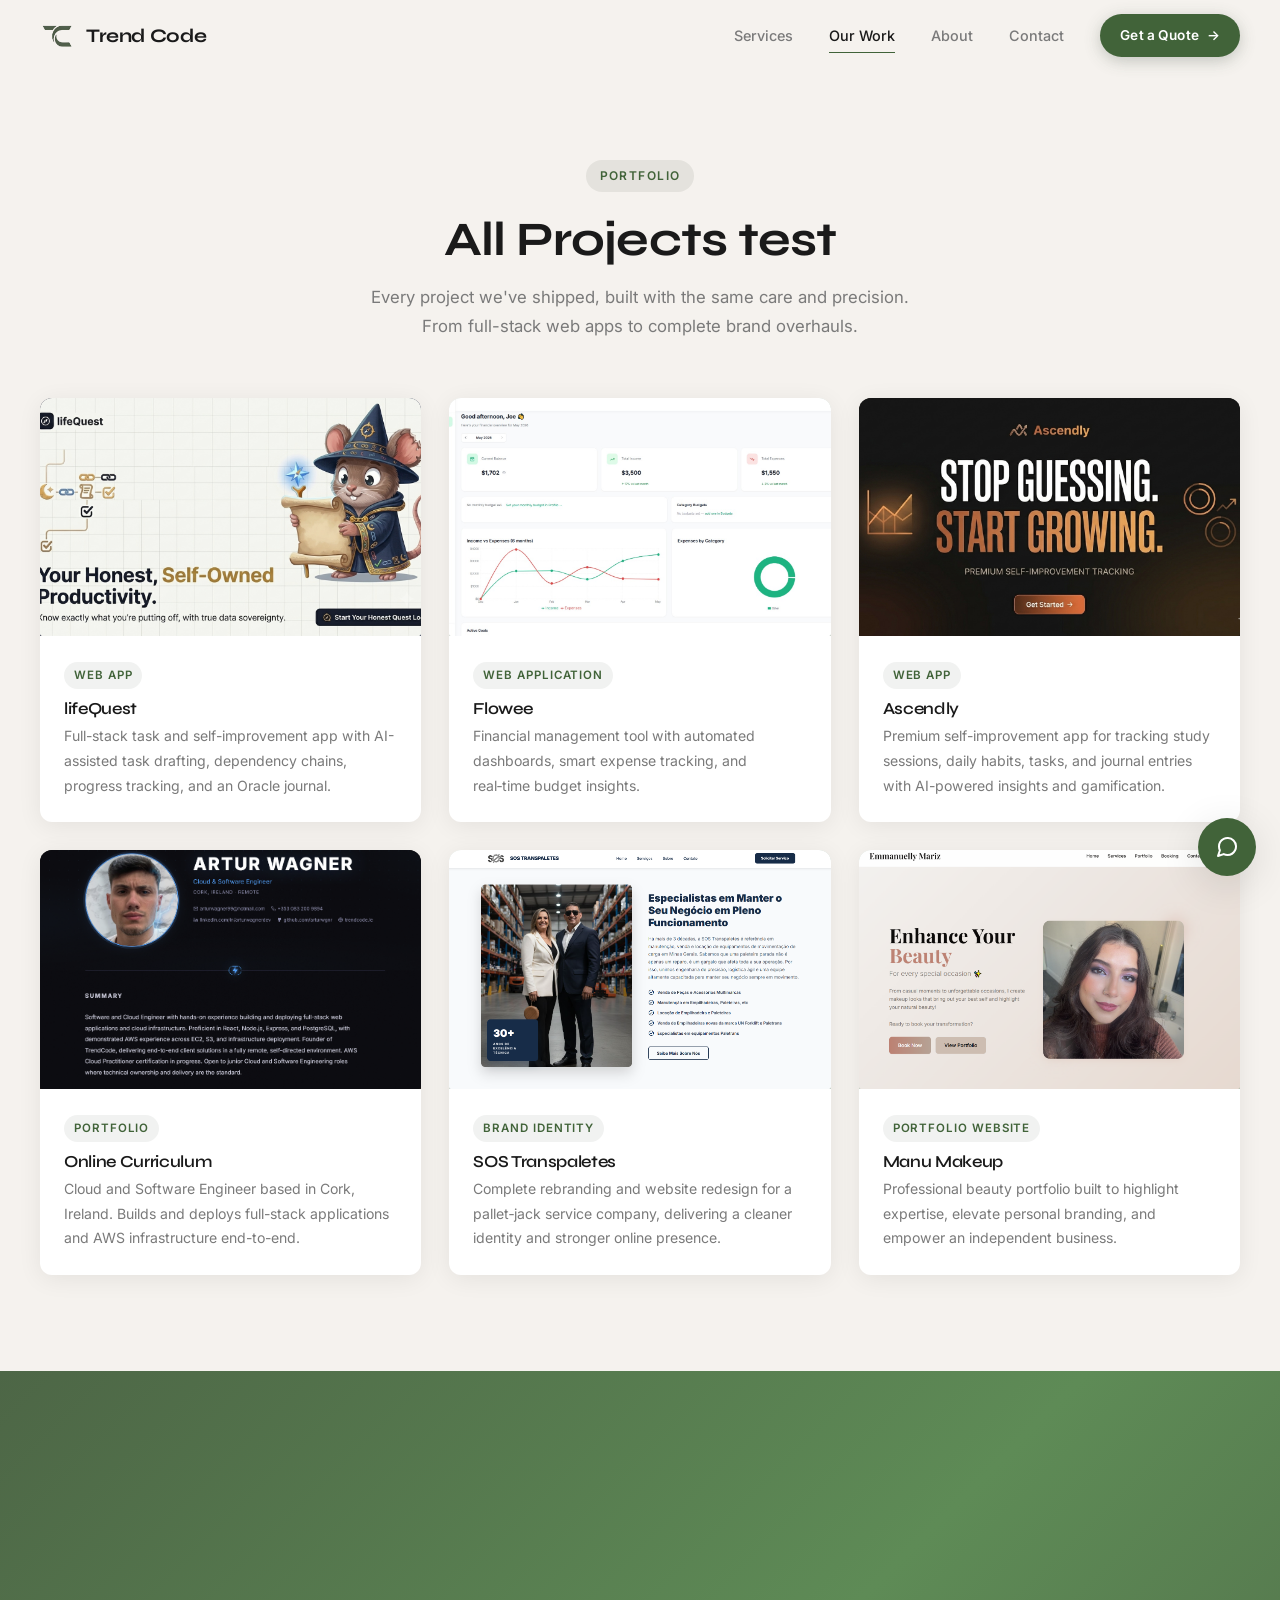
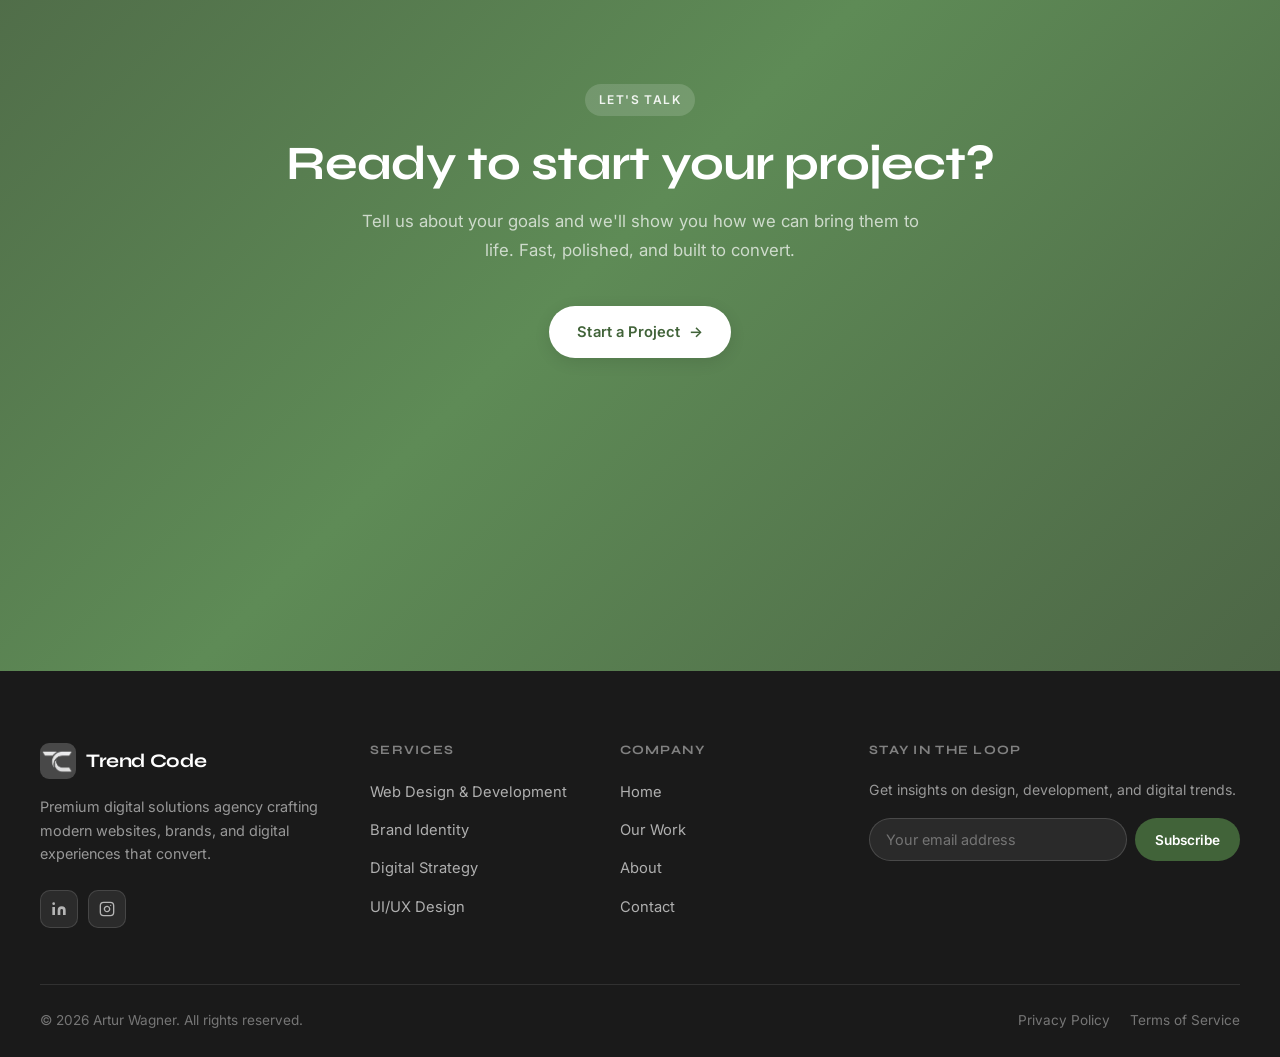
==== commit eca0c44a: "Major layout update" ====
--- a/projects.html
+++ b/projects.html
@@ -102,7 +102,7 @@
         <div class="work__inner">
           <div class="text-center">
             <span class="section-label">Portfolio</span>
-            <h2 class="section-title" id="work-title">All Projects</h2>
+            <h2 class="section-title" id="work-title">All Projects test</h2>
             <p class="section-subtitle">
               Every project we've shipped, built with the same care and
               precision. From full-stack web apps to complete brand overhauls.
@@ -111,6 +111,35 @@
 
           <div class="work__grid">
             <!-- Project 1 -->
+            <a href="https://lifequest-assist.vercel.app/" target="_blank">
+              <article class="project-card">
+                <div class="project-card__image">
+                  <div
+                    class="project-card__image-placeholder"
+                    style="
+                      background: linear-gradient(135deg, #1a1a2e, #16213e);
+                    "
+                  >
+                    <img
+                      class="portifolio-thumbnail"
+                      src="./images/life-quest-logo.png"
+                      alt="lifeQuest App"
+                    />
+                  </div>
+                </div>
+                <div class="project-card__body">
+                  <span class="project-card__tag">Web App</span>
+                  <h3>lifeQuest</h3>
+                  <p>
+                    Full-stack task and self-improvement app with AI-assisted
+                    task drafting, dependency chains, progress tracking, and an
+                    Oracle journal.
+                  </p>
+                </div>
+              </article>
+            </a>
+
+            <!-- Project 2 -->
             <a
               href="https://flowee-finance-oficial.vercel.app/"
               target="_blank"
@@ -141,7 +170,68 @@
               </article>
             </a>
 
-            <!-- Project 2 -->
+            <!-- Project 3 -->
+            <a href="https://ascendly-2-0.vercel.app/" target="_blank">
+              <article class="project-card">
+                <div class="project-card__image">
+                  <div
+                    class="project-card__image-placeholder"
+                    style="
+                      background: linear-gradient(135deg, #2c2620, #1c1916);
+                    "
+                  >
+                    <img
+                      class="portifolio-thumbnail"
+                      src="./images/ascendly.png"
+                      alt="Ascendly App"
+                    />
+                  </div>
+                </div>
+                <div class="project-card__body">
+                  <span class="project-card__tag">Web App</span>
+                  <h3>Ascendly</h3>
+                  <p>
+                    Premium self-improvement app for tracking study sessions,
+                    daily habits, tasks, and journal entries with AI-powered
+                    insights and gamification.
+                  </p>
+                </div>
+              </article>
+            </a>
+
+            <!-- Project 4 -->
+            <a
+              href="https://d3dqv5zmnyktgl.cloudfront.net/index.html"
+              target="_blank"
+            >
+              <article class="project-card">
+                <div class="project-card__image">
+                  <div
+                    class="project-card__image-placeholder"
+                    style="
+                      background: linear-gradient(135deg, #1a1612, #2c2218);
+                    "
+                  >
+                    <img
+                      class="portifolio-thumbnail"
+                      src="./images/aw-thumb.png"
+                      alt="Artur Wagner Portfolio"
+                    />
+                  </div>
+                </div>
+                <div class="project-card__body">
+                  <span class="project-card__tag">Portfolio</span>
+                  <h3>Online Curriculum</h3>
+                  <p>
+                    Cloud and Software Engineer based in Cork, Ireland. Builds
+                    and deploys full-stack applications and AWS infrastructure
+                    end-to-end.
+                  </p>
+                </div>
+              </article>
+            </a>
+
+            <!-- Project 5 -->
             <a href="https://www.sostranspaletes.com.br/" target="_blank">
               <article class="project-card">
                 <div class="project-card__image">
@@ -170,7 +260,7 @@
               </article>
             </a>
 
-            <!-- Project 3 -->
+            <!-- Project 6 -->
             <a
               href="https://mmanumakeup-appointment.vercel.app"
               target="_blank"
@@ -218,6 +308,7 @@
             <h2 class="section-title" id="cta-title">
               Ready to start your project?
             </h2>
+
             <p
               class="section-subtitle"
               style="margin-left: auto; margin-right: auto"
@@ -549,37 +640,51 @@
 
           const pending = appendMessage("Typing…", "bot");
 
-          try {
-            const res = await fetch(
-              `https://generativelanguage.googleapis.com/v1beta/models/${GEMINI_MODEL}:generateContent?key=${GEMINI_API_KEY}`,
-              {
-                method: "POST",
-                headers: { "Content-Type": "application/json" },
-                body: JSON.stringify({
-                  contents: chatHistory,
-                  systemInstruction: {
-                    parts: [{ text: GEMINI_SYSTEM_PROMPT }],
-                  },
-                }),
-              },
-            );
-
-            if (!res.ok) throw new Error("Gemini request failed");
-
-            const data = await res.json();
-            const reply =
-              data?.candidates?.[0]?.content?.parts?.[0]?.text?.trim() ||
-              "Sorry, I didn't catch that — could you rephrase, or reach us directly at trendcode@hotmail.com?";
-
-            pending.textContent = reply;
-            chatHistory.push({ role: "model", parts: [{ text: reply }] });
-          } catch (err) {
+          async function fetchReply() {
+            try {
+              const res = await fetch(
+                `https://generativelanguage.googleapis.com/v1beta/models/${GEMINI_MODEL}:generateContent?key=${GEMINI_API_KEY}`,
+                {
+                  method: "POST",
+                  headers: { "Content-Type": "application/json" },
+                  body: JSON.stringify({
+                    contents: chatHistory,
+                    systemInstruction: {
+                      parts: [{ text: GEMINI_SYSTEM_PROMPT }],
+                    },
+                  }),
+                },
+              );
+
+              if (!res.ok) throw new Error("Gemini request failed");
+
+              const data = await res.json();
+              const reply =
+                data?.candidates?.[0]?.content?.parts?.[0]?.text?.trim() ||
+                "Sorry, I didn't catch that — could you rephrase, or reach us directly at trendcode@hotmail.com?";
+
+              return { ok: true, reply };
+            } catch (err) {
+              return { ok: false };
+            }
+          }
+
+          // Enforce a minimum 2s "Typing…" display, even if the API responds faster
+          const [result] = await Promise.all([
+            fetchReply(),
+            new Promise((resolve) => setTimeout(resolve, 2000)),
+          ]);
+
+          if (result.ok) {
+            pending.textContent = result.reply;
+            chatHistory.push({ role: "model", parts: [{ text: result.reply }] });
+          } else {
             pending.textContent =
               "I'm having trouble connecting right now — feel free to reach us directly at trendcode@hotmail.com.";
-          } finally {
-            chatInput.disabled = false;
-            chatInput.focus();
           }
+
+          chatInput.disabled = false;
+          chatInput.focus();
         });
       }
     </script>
--- a/css/layout.css
+++ b/css/layout.css
@@ -646,14 +646,8 @@
     gap: 48px;
   }
 
-  .hero__image-wrap {
-    aspect-ratio: 3/2;
-    overflow: hidden;
-  }
-
-  .hero__badge {
-    bottom: -16px;
-    left: 16px;
+  .hero__visual {
+    display: none;
   }
 
   .hero__stats {
--- a/css/components.css
+++ b/css/components.css
@@ -768,25 +768,34 @@
 }
 
 .stack-card__nav-cta {
-  background: #3d5c42;
   border-radius: 20px;
   padding: 4px 10px;
   font-size: 10px;
   color: #fff;
 }
 
+.stack-card--lumiere .stack-card__nav-cta {
+  background: #4f7048;
+}
+.stack-card--solara .stack-card__nav-cta {
+  background: #4a5f55;
+}
+.stack-card--vertex .stack-card__nav-cta {
+  background: #22362a;
+}
+
 .stack-card__hero {
   padding: 20px 16px;
 }
 
 .stack-card--lumiere .stack-card__hero {
-  background: linear-gradient(135deg, #2c3a2e 0%, #3d5c42 100%);
+  background: linear-gradient(135deg, #3f5c3a 0%, #5b6b57 100%);
 }
 .stack-card--solara .stack-card__hero {
-  background: linear-gradient(135deg, #1e3028 0%, #2e4a38 100%);
+  background: linear-gradient(135deg, #35473f 0%, #4a5f55 100%);
 }
 .stack-card--vertex .stack-card__hero {
-  background: linear-gradient(135deg, #1a2420 0%, #2a3d36 100%);
+  background: linear-gradient(135deg, #16241d 0%, #22362a 100%);
 }
 
 .stack-card__hero-eyebrow {
@@ -911,18 +920,6 @@
   font-size: 11px;
   color: #5a6b5c;
   font-weight: 500;
-}
-
-@media (max-width: 768px) {
-  .card-stack {
-    height: 100%;
-  }
-  .stack-card--mid {
-    transform: rotate(-3deg);
-  }
-  .stack-card--back {
-    transform: rotate(-6deg);
-  }
 }
 
 /* ---- CHAT WIDGET ---- */
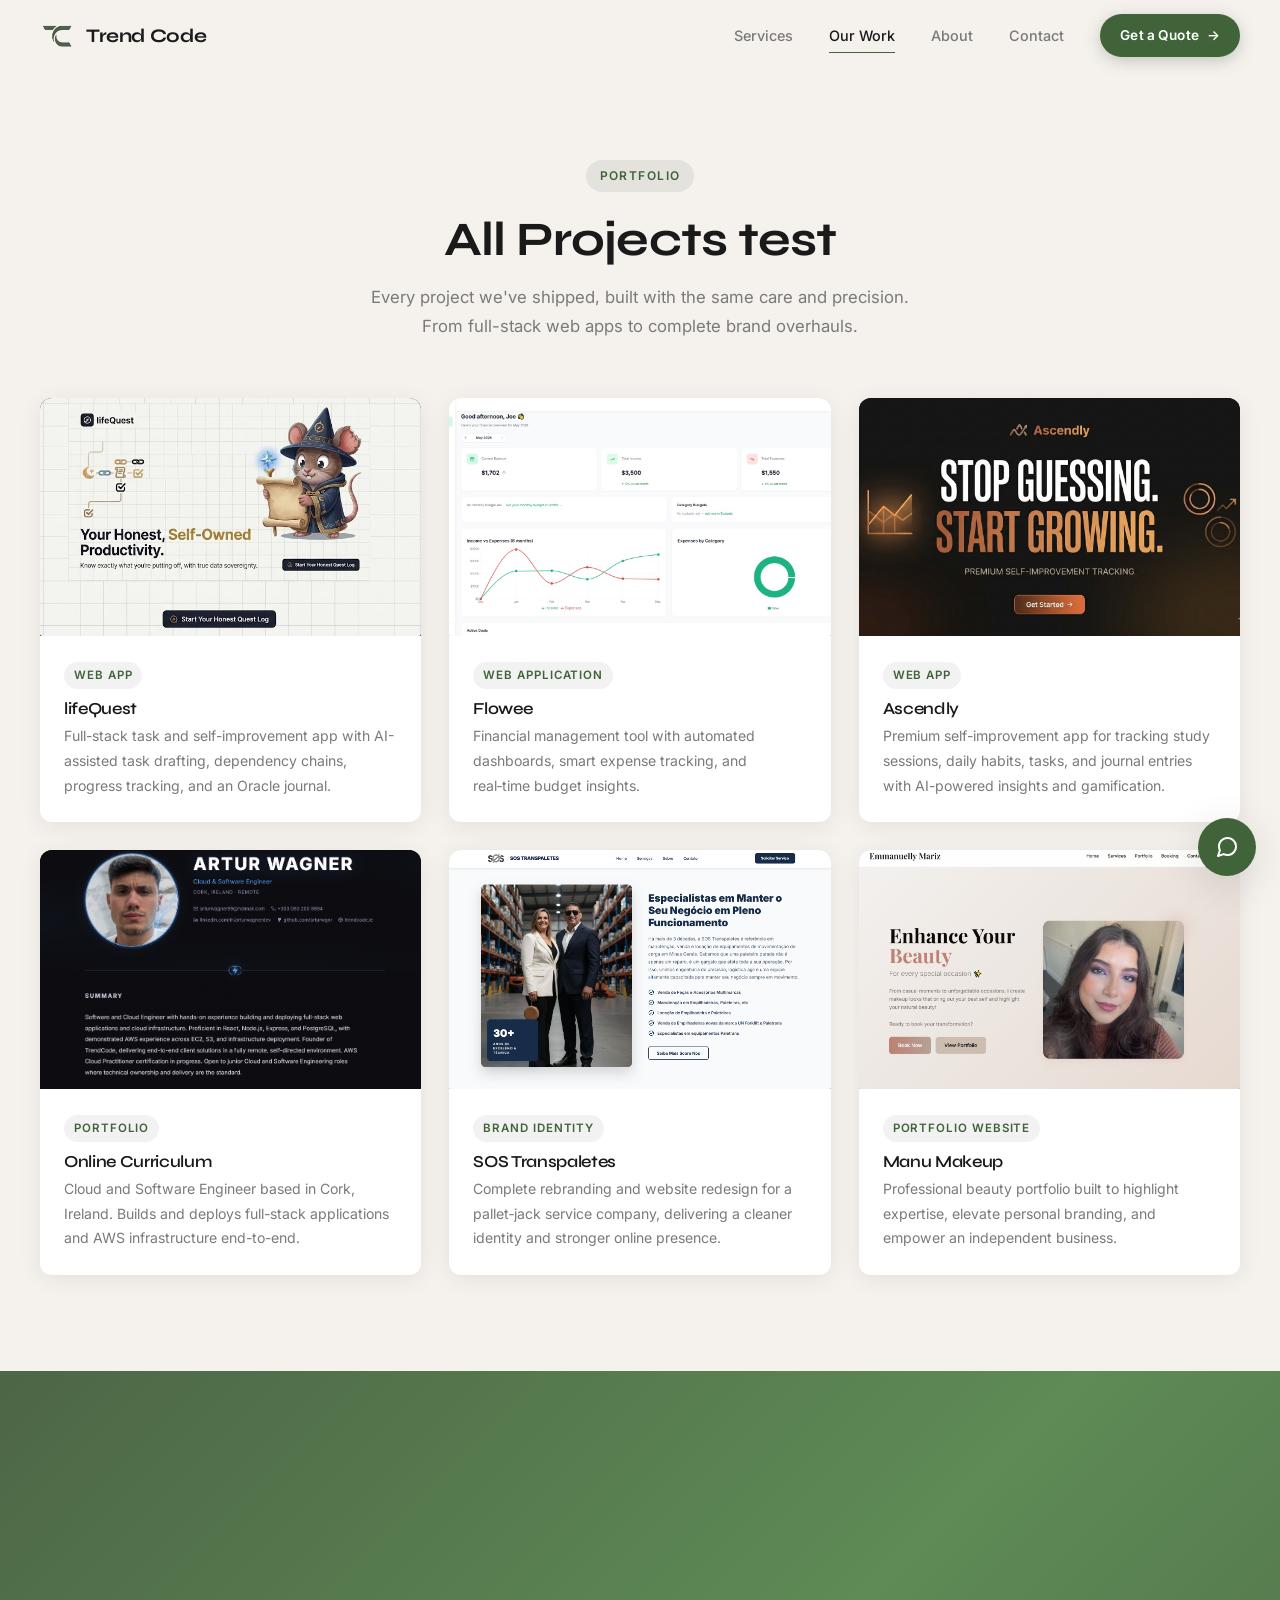
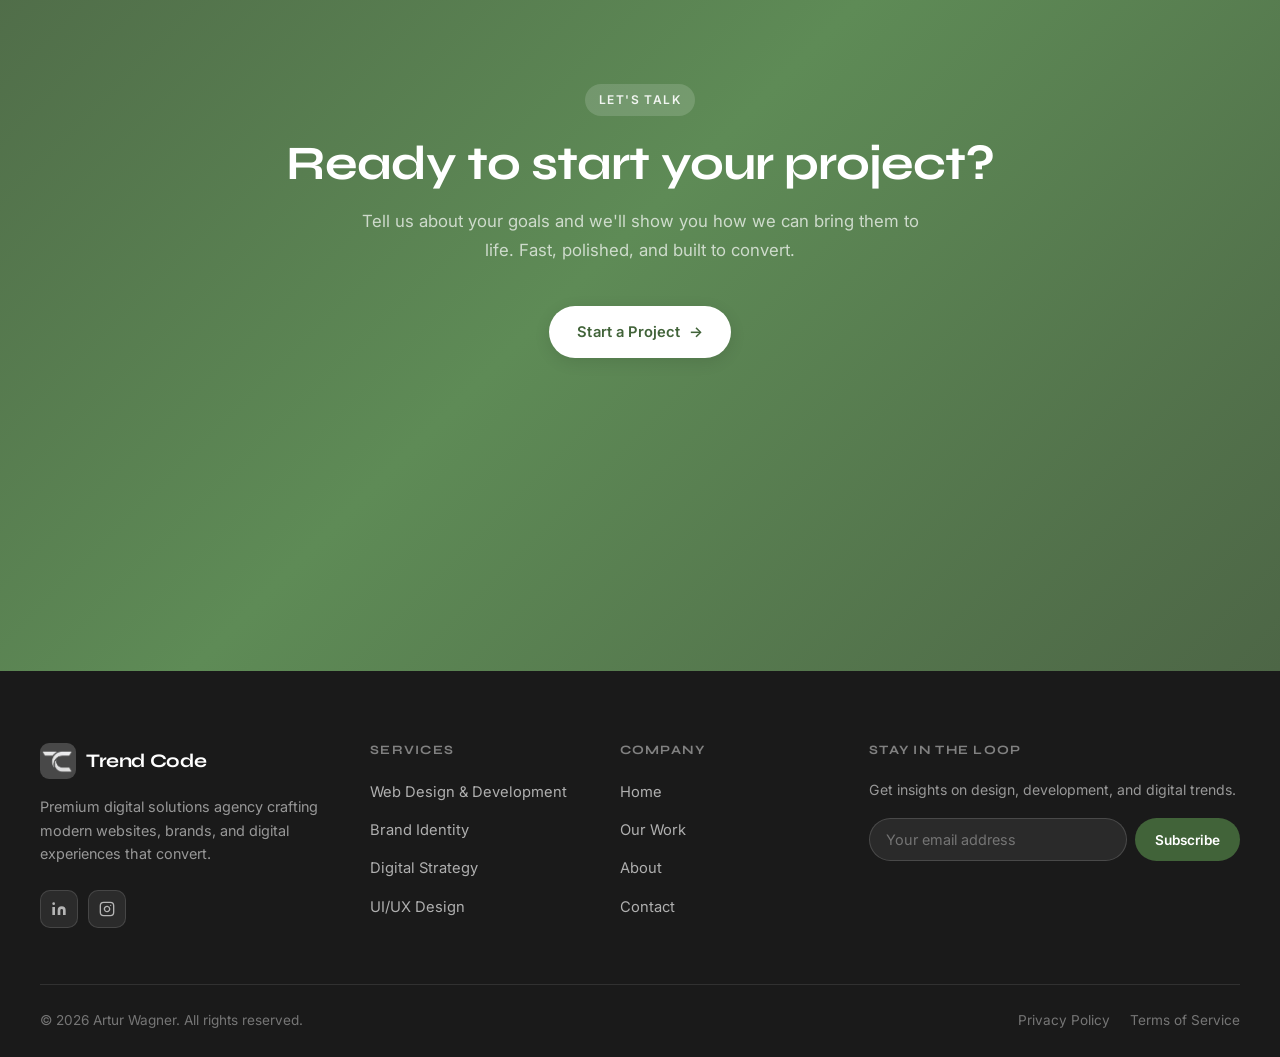
==== commit 4a08ba26: "AI Api added and some other changes" ====
--- a/projects.html
+++ b/projects.html
@@ -490,8 +490,30 @@
     <div class="chat-widget" id="chat-widget">
       <div class="chat-widget__panel" id="chat-widget-panel">
         <div class="chat-widget__header">
-          <strong>Trend Code Assistant</strong>
-          <span>Ask us anything — we'll point you in the right direction</span>
+          <div class="chat-widget__header-text">
+            <strong>Trend Code Assistant</strong>
+            <span>Ask us anything — we'll point you in the right direction</span>
+          </div>
+          <button
+            class="chat-widget__close"
+            id="chat-widget-close"
+            aria-label="Close chat"
+          >
+            <svg
+              width="18"
+              height="18"
+              viewBox="0 0 24 24"
+              fill="none"
+              stroke="currentColor"
+              stroke-width="2.5"
+              stroke-linecap="round"
+              stroke-linejoin="round"
+              aria-hidden="true"
+            >
+              <line x1="18" y1="6" x2="6" y2="18" />
+              <line x1="6" y1="6" x2="18" y2="18" />
+            </svg>
+          </button>
         </div>
         <div
           class="chat-widget__messages"
@@ -549,19 +571,6 @@
             d="M21 11.5a8.38 8.38 0 0 1-.9 3.8 8.5 8.5 0 0 1-7.6 4.7 8.38 8.38 0 0 1-3.8-.9L3 21l1.9-5.7a8.38 8.38 0 0 1-.9-3.8 8.5 8.5 0 0 1 4.7-7.6 8.38 8.38 0 0 1 3.8-.9h.5a8.48 8.48 0 0 1 8 8v.5z"
           />
         </svg>
-        <svg
-          class="chat-widget__icon-close"
-          viewBox="0 0 24 24"
-          fill="none"
-          stroke="currentColor"
-          stroke-width="2"
-          stroke-linecap="round"
-          stroke-linejoin="round"
-          aria-hidden="true"
-        >
-          <line x1="18" y1="6" x2="6" y2="18" />
-          <line x1="6" y1="6" x2="18" y2="18" />
-        </svg>
       </button>
     </div>
 
@@ -618,6 +627,14 @@
           chatToggle.setAttribute("aria-expanded", isOpen);
           if (isOpen) chatInput.focus();
         });
+
+        const chatClose = document.getElementById("chat-widget-close");
+        if (chatClose) {
+          chatClose.addEventListener("click", () => {
+            chatWidget.classList.remove("open");
+            chatToggle.setAttribute("aria-expanded", "false");
+          });
+        }
 
         function appendMessage(text, role) {
           const msg = document.createElement("div");
--- a/css/components.css
+++ b/css/components.css
@@ -370,10 +370,8 @@
   border-radius: 50%;
   background: var(--color-surface);
   flex-shrink: 0;
-  display: flex;
-  align-items: center;
-  justify-content: center;
-  font-size: 1.1rem;
+  object-fit: cover;
+  display: block;
 }
 
 .testimonial-card__author-name {
@@ -959,18 +957,6 @@
   height: 24px;
 }
 
-.chat-widget__toggle .chat-widget__icon-close {
-  display: none;
-}
-
-.chat-widget.open .chat-widget__icon-open {
-  display: none;
-}
-
-.chat-widget.open .chat-widget__icon-close {
-  display: block;
-}
-
 .chat-widget__panel {
   position: absolute;
   right: 0;
@@ -1002,8 +988,18 @@
 .chat-widget__header {
   background: var(--color-primary);
   color: var(--color-white);
-  padding: 16px 20px;
+  padding: 14px 16px 14px 20px;
   flex-shrink: 0;
+  display: flex;
+  align-items: center;
+  justify-content: space-between;
+  gap: 12px;
+}
+
+.chat-widget__header-text {
+  display: flex;
+  flex-direction: column;
+  gap: 2px;
 }
 
 .chat-widget__header strong {
@@ -1015,6 +1011,25 @@
 .chat-widget__header span {
   font-size: 0.78rem;
   color: rgba(255, 255, 255, 0.75);
+}
+
+.chat-widget__close {
+  width: 32px;
+  height: 32px;
+  border-radius: 50%;
+  border: none;
+  background: rgba(255, 255, 255, 0.15);
+  color: var(--color-white);
+  display: flex;
+  align-items: center;
+  justify-content: center;
+  cursor: pointer;
+  flex-shrink: 0;
+  transition: background var(--transition);
+}
+
+.chat-widget__close:hover {
+  background: rgba(255, 255, 255, 0.28);
 }
 
 .chat-widget__messages {
@@ -1103,8 +1118,23 @@
     right: 16px;
     bottom: 16px;
   }
+
   .chat-widget__panel {
     width: calc(100vw - 32px);
+    max-height: 70vh; /* Prevents panel from going off screen */
+    bottom: 74px; /* Keeps panel above toggle button */
+  }
+
+  .chat-widget__messages {
+    min-height: 160px; /* Smaller minimum on mobile */
+  }
+
+  .chat-widget__form input {
+    font-size: 1rem; /* Prevents iOS/Android zoom on focus */
+  }
+
+  .chat-widget__header {
+    padding: 12px 14px 12px 16px; /* Slightly tighter on mobile */
   }
 }
 
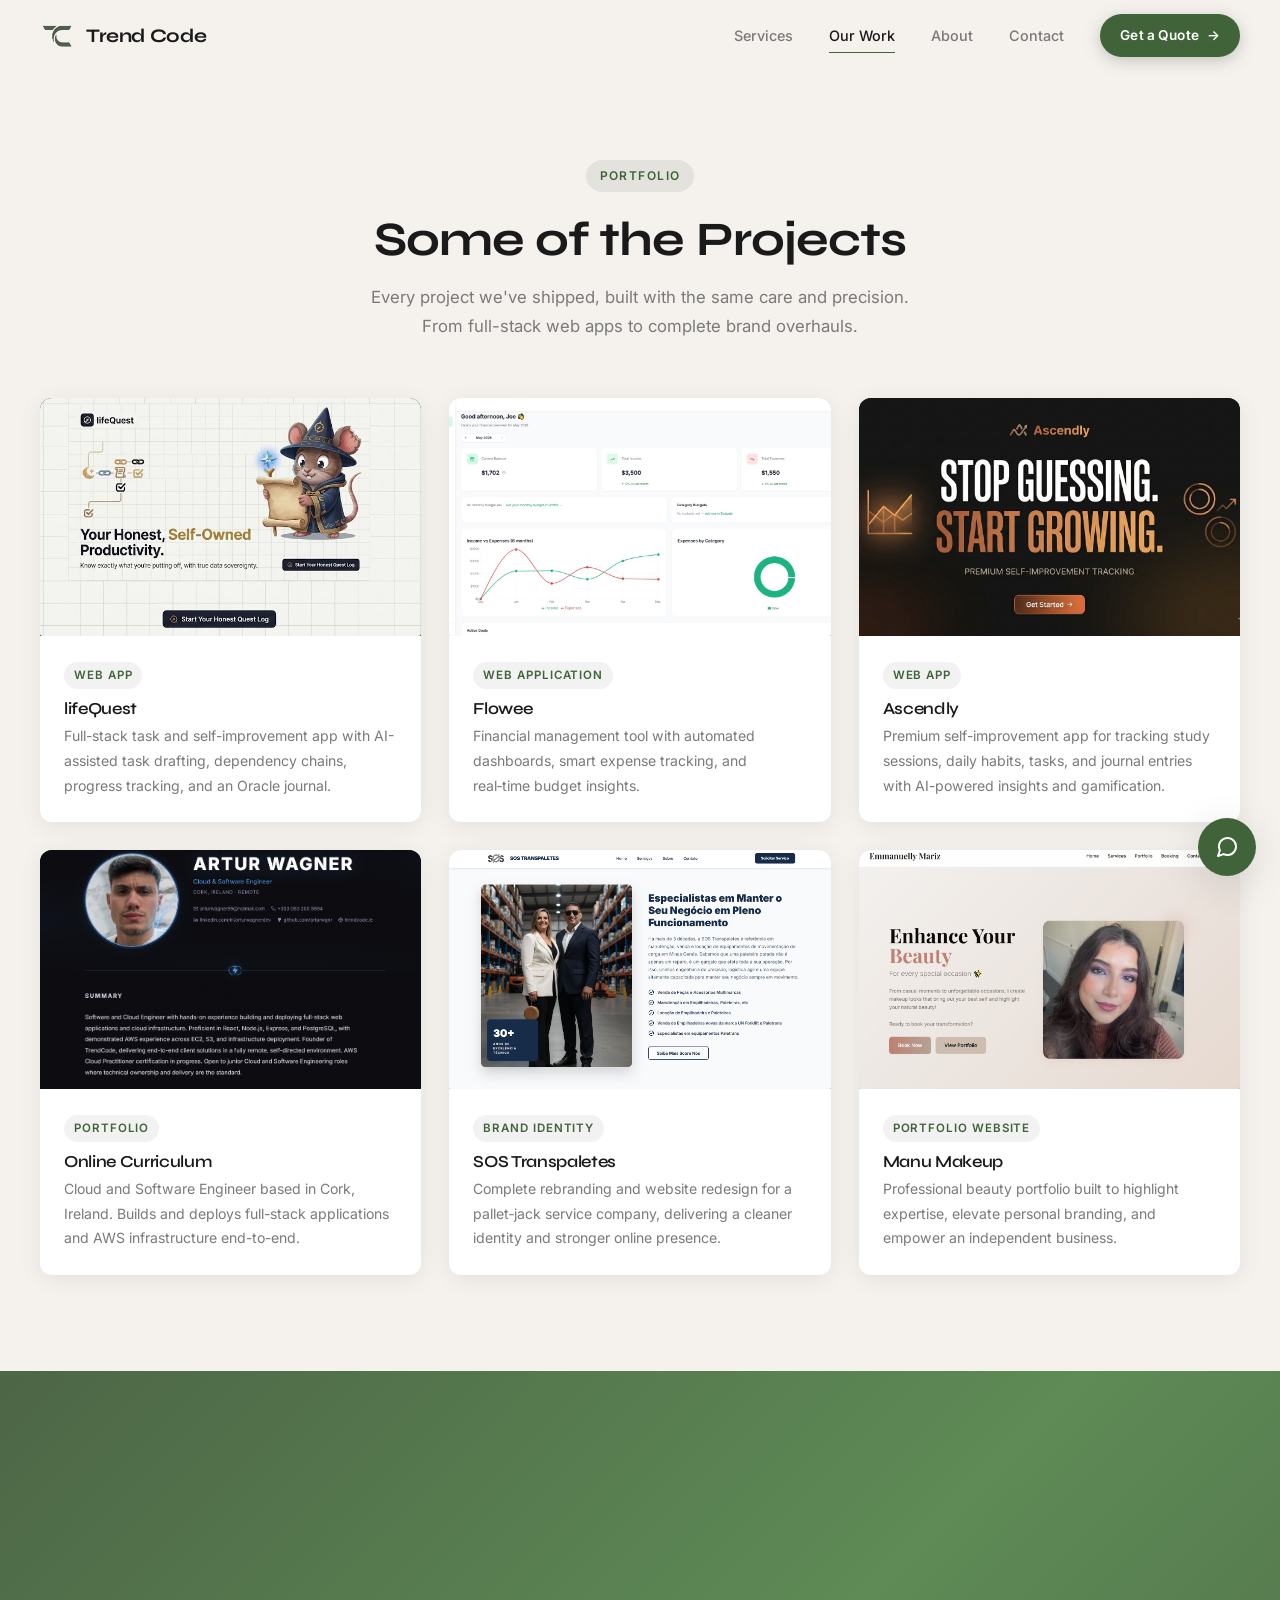
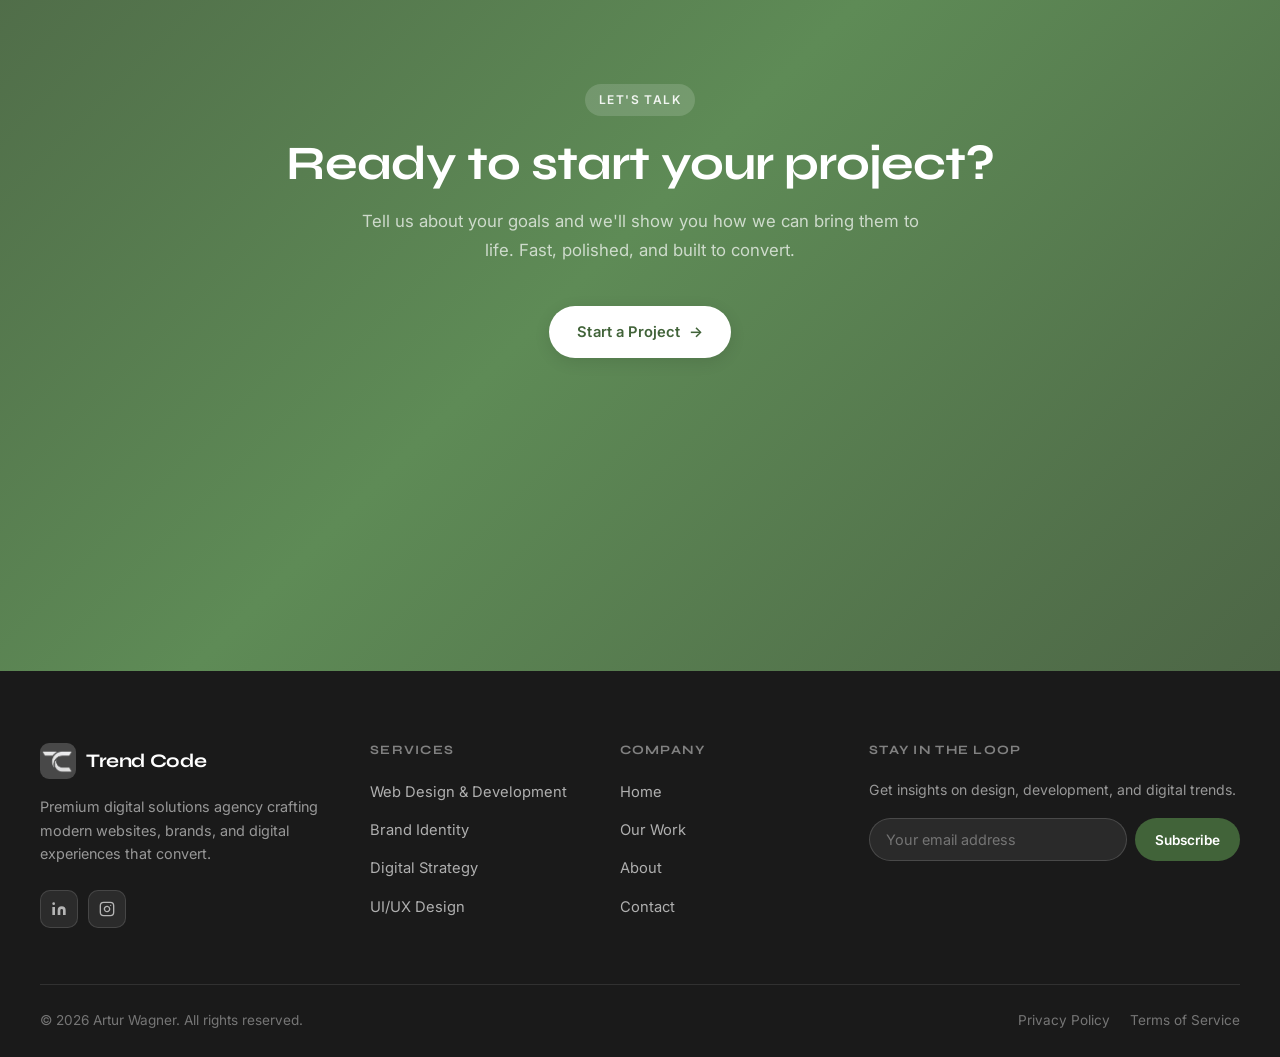
==== commit 90d9a11d: "Major UX changes" ====
--- a/projects.html
+++ b/projects.html
@@ -102,7 +102,7 @@
         <div class="work__inner">
           <div class="text-center">
             <span class="section-label">Portfolio</span>
-            <h2 class="section-title" id="work-title">All Projects test</h2>
+            <h2 class="section-title" id="work-title">Some of the Projects</h2>
             <p class="section-subtitle">
               Every project we've shipped, built with the same care and
               precision. From full-stack web apps to complete brand overhauls.
@@ -492,7 +492,9 @@
         <div class="chat-widget__header">
           <div class="chat-widget__header-text">
             <strong>Trend Code Assistant</strong>
-            <span>Ask us anything — we'll point you in the right direction</span>
+            <span
+              >Ask us anything — we'll point you in the right direction</span
+            >
           </div>
           <button
             class="chat-widget__close"
@@ -622,10 +624,44 @@
       if (chatWidget && chatToggle && chatForm) {
         const chatHistory = [];
 
+        function playSendSound() {
+          try {
+            const ctx = new (window.AudioContext || window.webkitAudioContext)();
+            const osc = ctx.createOscillator();
+            const gain = ctx.createGain();
+            osc.connect(gain);
+            gain.connect(ctx.destination);
+            osc.type = "sine";
+            osc.frequency.setValueAtTime(600, ctx.currentTime);
+            osc.frequency.exponentialRampToValueAtTime(900, ctx.currentTime + 0.08);
+            gain.gain.setValueAtTime(0.15, ctx.currentTime);
+            gain.gain.exponentialRampToValueAtTime(0.001, ctx.currentTime + 0.12);
+            osc.start(ctx.currentTime);
+            osc.stop(ctx.currentTime + 0.12);
+          } catch (e) {}
+        }
+
+        function playReceiveSound() {
+          try {
+            const ctx = new (window.AudioContext || window.webkitAudioContext)();
+            const osc = ctx.createOscillator();
+            const gain = ctx.createGain();
+            osc.connect(gain);
+            gain.connect(ctx.destination);
+            osc.type = "sine";
+            osc.frequency.setValueAtTime(500, ctx.currentTime);
+            osc.frequency.exponentialRampToValueAtTime(700, ctx.currentTime + 0.06);
+            gain.gain.setValueAtTime(0.1, ctx.currentTime);
+            gain.gain.exponentialRampToValueAtTime(0.001, ctx.currentTime + 0.15);
+            osc.start(ctx.currentTime);
+            osc.stop(ctx.currentTime + 0.15);
+          } catch (e) {}
+        }
+
         chatToggle.addEventListener("click", () => {
-          const isOpen = chatWidget.classList.toggle("open");
-          chatToggle.setAttribute("aria-expanded", isOpen);
-          if (isOpen) chatInput.focus();
+          chatWidget.classList.add("open");
+          chatToggle.setAttribute("aria-expanded", "true");
+          chatInput.focus();
         });
 
         const chatClose = document.getElementById("chat-widget-close");
@@ -651,6 +687,7 @@
           if (!text) return;
 
           appendMessage(text, "user");
+          playSendSound();
           chatHistory.push({ role: "user", parts: [{ text }] });
           chatInput.value = "";
           chatInput.disabled = true;
@@ -694,10 +731,15 @@
 
           if (result.ok) {
             pending.textContent = result.reply;
-            chatHistory.push({ role: "model", parts: [{ text: result.reply }] });
+            playReceiveSound();
+            chatHistory.push({
+              role: "model",
+              parts: [{ text: result.reply }],
+            });
           } else {
             pending.textContent =
               "I'm having trouble connecting right now — feel free to reach us directly at trendcode@hotmail.com.";
+            playReceiveSound();
           }
 
           chatInput.disabled = false;
--- a/css/components.css
+++ b/css/components.css
@@ -944,7 +944,8 @@
   box-shadow: var(--shadow-hover);
   transition:
     background var(--transition),
-    transform var(--transition);
+    transform var(--transition),
+    opacity var(--transition);
 }
 
 .chat-widget__toggle:hover {
@@ -957,10 +958,19 @@
   height: 24px;
 }
 
+.chat-widget.open .chat-widget__toggle {
+  opacity: 0;
+  pointer-events: none;
+  transform: scale(0.85);
+  transition:
+    opacity 0.2s ease,
+    transform 0.2s ease;
+}
+
 .chat-widget__panel {
-  position: absolute;
-  right: 0;
-  bottom: 74px;
+  position: fixed;
+  right: 24px;
+  bottom: 24px;
   width: 340px;
   max-width: calc(100vw - 48px);
   max-height: 480px;
@@ -972,11 +982,11 @@
   flex-direction: column;
   overflow: hidden;
   opacity: 0;
-  transform: translateY(12px) scale(0.98);
+  transform: translateY(12px) scale(0.95);
   pointer-events: none;
   transition:
-    opacity var(--transition),
-    transform var(--transition);
+    opacity 0.25s ease,
+    transform 0.25s ease;
 }
 
 .chat-widget.open .chat-widget__panel {
@@ -1120,9 +1130,10 @@
   }
 
   .chat-widget__panel {
+    right: 16px;
+    bottom: 16px; /* Match mobile toggle position */
     width: calc(100vw - 32px);
     max-height: 70vh; /* Prevents panel from going off screen */
-    bottom: 74px; /* Keeps panel above toggle button */
   }
 
   .chat-widget__messages {
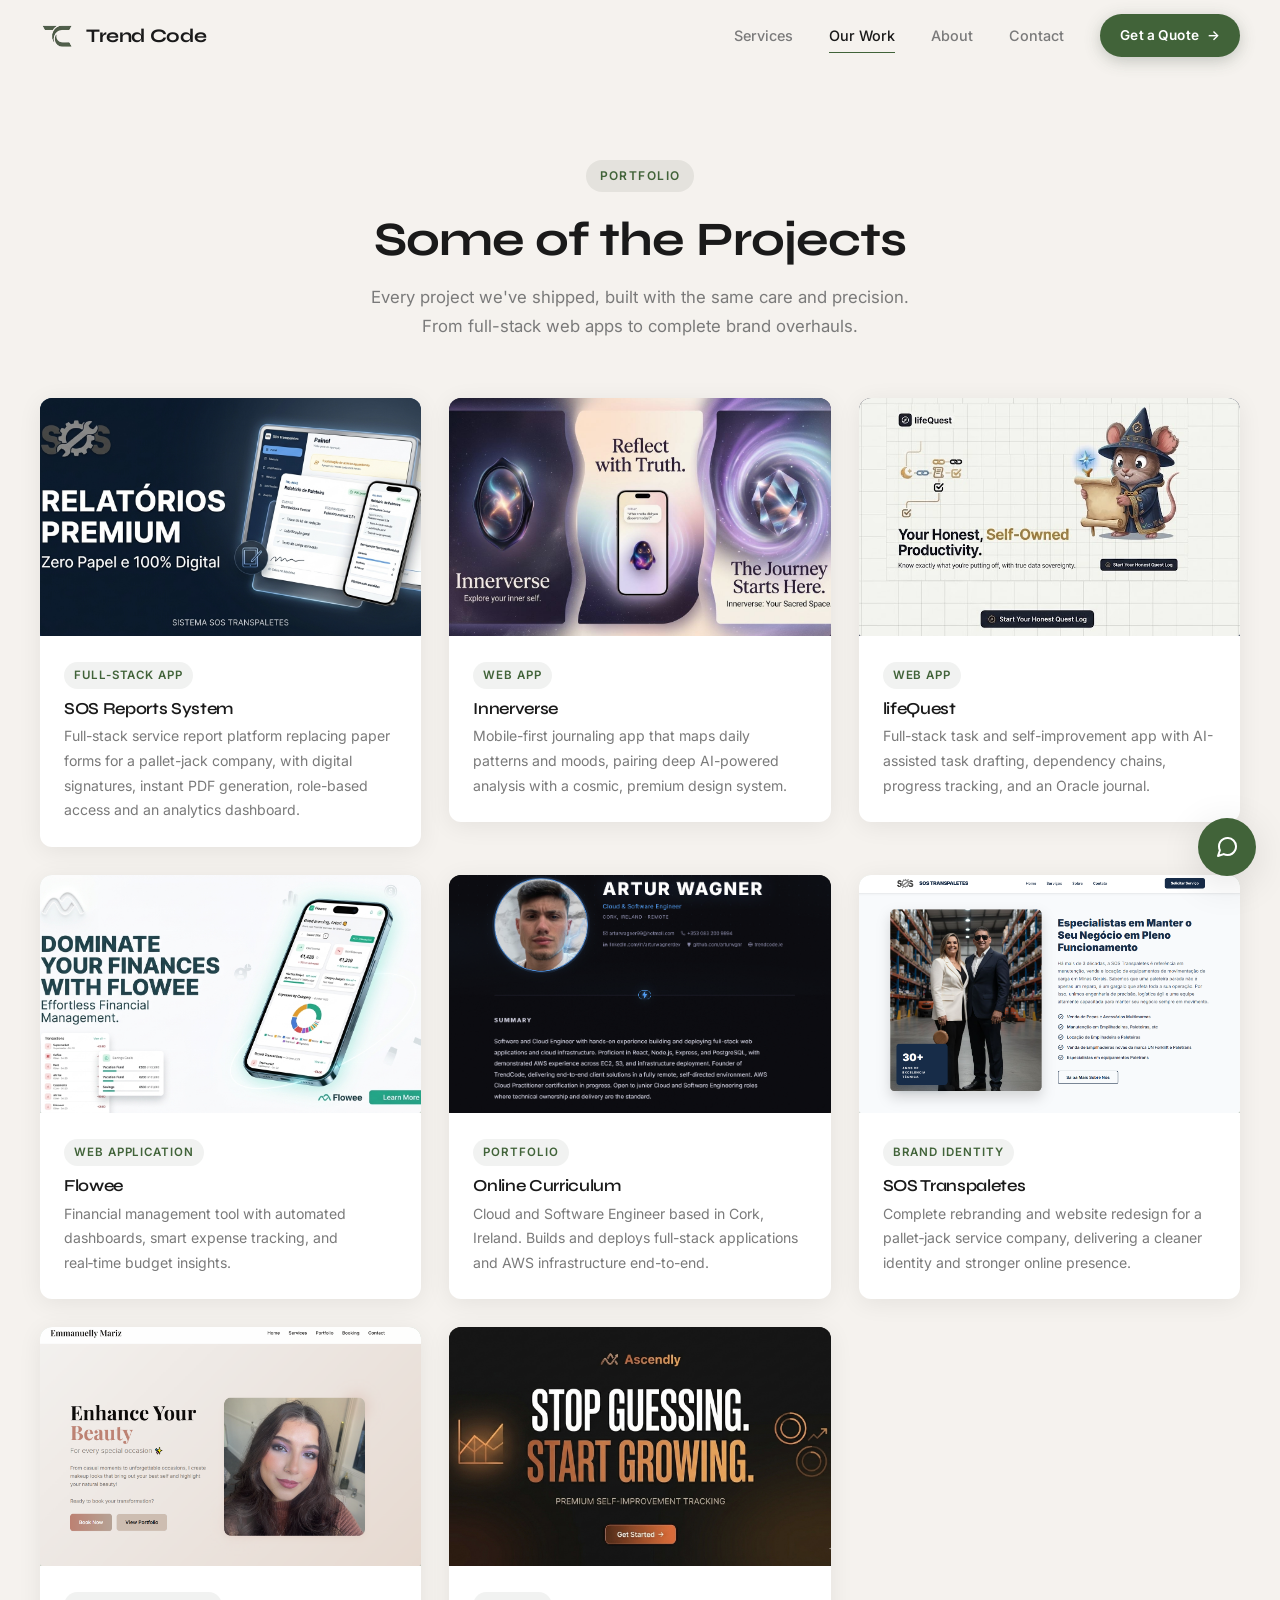
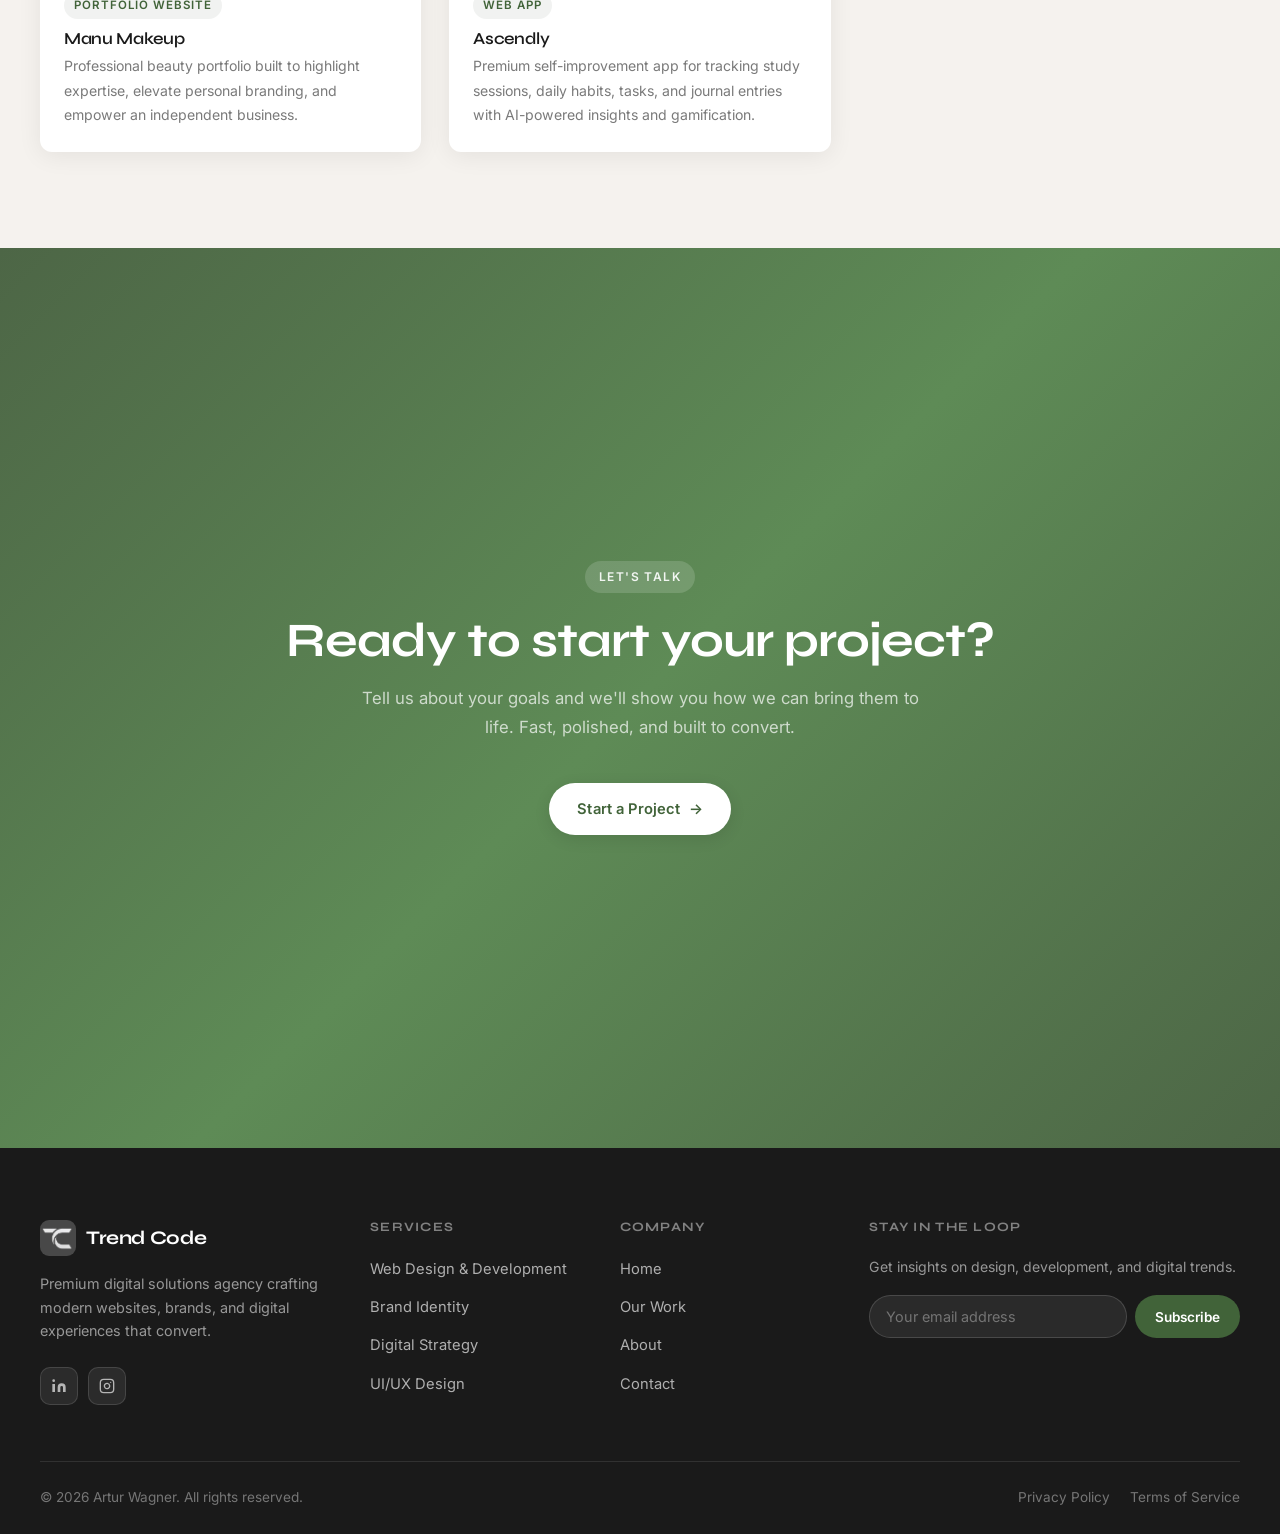
==== commit 2cebfb38: "Feature Innerverse, SOS Reports and lifeQuest in home showcase Co-Authored-By: Claude Opus 5.5 <nore" ====
--- a/projects.html
+++ b/projects.html
@@ -110,6 +110,68 @@
           </div>
 
           <div class="work__grid">
+            <!-- Projects -->
+
+            <!-- Project 1 -->
+            <a href="https://sosformoficial.pages.dev/" target="_blank">
+              <article class="project-card">
+                <div class="project-card__image">
+                  <div
+                    class="project-card__image-placeholder"
+                    style="
+                      background: linear-gradient(135deg, #152c4b, #1f3f69);
+                    "
+                  >
+                    <img
+                      class="portifolio-thumbnail"
+                      src="./images/sos-thumb2.jpeg"
+                      alt="SOS Transpaletes Reports System"
+                    />
+                  </div>
+                </div>
+                <div class="project-card__body">
+                  <span class="project-card__tag">Full-Stack App</span>
+                  <h3>SOS Reports System</h3>
+                  <p>
+                    Full-stack service report platform replacing paper forms for
+                    a pallet-jack company, with digital signatures, instant PDF
+                    generation, role-based access and an analytics dashboard.
+                  </p>
+                </div>
+              </article>
+            </a>
+
+            <a
+              href="https://innerverse-oficial-app.vercel.app/"
+              target="_blank"
+            >
+              <article class="project-card">
+                <div class="project-card__image">
+                  <div
+                    class="project-card__image-placeholder"
+                    style="
+                      background: linear-gradient(135deg, #2a1f3d, #1a1430);
+                    "
+                  >
+                    <img
+                      class="portifolio-thumbnail"
+                      src="./images/innerverse-thumb.jpeg"
+                      alt="Innerverse App"
+                    />
+                  </div>
+                </div>
+                <div class="project-card__body">
+                  <span class="project-card__tag">Web App</span>
+                  <h3>Innerverse</h3>
+                  <p>
+                    Mobile-first journaling app that maps daily patterns and
+                    moods, pairing deep AI-powered analysis with a cosmic,
+                    premium design system.
+                  </p>
+                </div>
+              </article>
+            </a>
+
             <!-- Project 1 -->
             <a href="https://lifequest-assist.vercel.app/" target="_blank">
               <article class="project-card">
@@ -154,7 +216,7 @@
                   >
                     <img
                       class="portifolio-thumbnail"
-                      src="./images/flowee-ss.jpeg"
+                      src="./images/flowee-thumb.jpeg"
                       alt="Flowee Dashboard"
                     />
                   </div>
@@ -171,39 +233,9 @@
             </a>
 
             <!-- Project 3 -->
-            <a href="https://ascendly-2-0.vercel.app/" target="_blank">
-              <article class="project-card">
-                <div class="project-card__image">
-                  <div
-                    class="project-card__image-placeholder"
-                    style="
-                      background: linear-gradient(135deg, #2c2620, #1c1916);
-                    "
-                  >
-                    <img
-                      class="portifolio-thumbnail"
-                      src="./images/ascendly.png"
-                      alt="Ascendly App"
-                    />
-                  </div>
-                </div>
-                <div class="project-card__body">
-                  <span class="project-card__tag">Web App</span>
-                  <h3>Ascendly</h3>
-                  <p>
-                    Premium self-improvement app for tracking study sessions,
-                    daily habits, tasks, and journal entries with AI-powered
-                    insights and gamification.
-                  </p>
-                </div>
-              </article>
-            </a>
 
             <!-- Project 4 -->
-            <a
-              href="https://d3dqv5zmnyktgl.cloudfront.net/index.html"
-              target="_blank"
-            >
+            <a href="https://aw-cv-vercel.vercel.app/" target="_blank">
               <article class="project-card">
                 <div class="project-card__image">
                   <div
@@ -287,6 +319,34 @@
                     Professional beauty portfolio built to highlight expertise,
                     elevate personal branding, and empower an independent
                     business.
+                  </p>
+                </div>
+              </article>
+            </a>
+
+            <a href="https://ascendly-2-0.vercel.app/" target="_blank">
+              <article class="project-card">
+                <div class="project-card__image">
+                  <div
+                    class="project-card__image-placeholder"
+                    style="
+                      background: linear-gradient(135deg, #2c2620, #1c1916);
+                    "
+                  >
+                    <img
+                      class="portifolio-thumbnail"
+                      src="./images/ascendly.png"
+                      alt="Ascendly App"
+                    />
+                  </div>
+                </div>
+                <div class="project-card__body">
+                  <span class="project-card__tag">Web App</span>
+                  <h3>Ascendly</h3>
+                  <p>
+                    Premium self-improvement app for tracking study sessions,
+                    daily habits, tasks, and journal entries with AI-powered
+                    insights and gamification.
                   </p>
                 </div>
               </article>
@@ -626,16 +686,24 @@
 
         function playSendSound() {
           try {
-            const ctx = new (window.AudioContext || window.webkitAudioContext)();
+            const ctx = new (
+              window.AudioContext || window.webkitAudioContext
+            )();
             const osc = ctx.createOscillator();
             const gain = ctx.createGain();
             osc.connect(gain);
             gain.connect(ctx.destination);
             osc.type = "sine";
             osc.frequency.setValueAtTime(600, ctx.currentTime);
-            osc.frequency.exponentialRampToValueAtTime(900, ctx.currentTime + 0.08);
+            osc.frequency.exponentialRampToValueAtTime(
+              900,
+              ctx.currentTime + 0.08,
+            );
             gain.gain.setValueAtTime(0.15, ctx.currentTime);
-            gain.gain.exponentialRampToValueAtTime(0.001, ctx.currentTime + 0.12);
+            gain.gain.exponentialRampToValueAtTime(
+              0.001,
+              ctx.currentTime + 0.12,
+            );
             osc.start(ctx.currentTime);
             osc.stop(ctx.currentTime + 0.12);
           } catch (e) {}
@@ -643,16 +711,24 @@
 
         function playReceiveSound() {
           try {
-            const ctx = new (window.AudioContext || window.webkitAudioContext)();
+            const ctx = new (
+              window.AudioContext || window.webkitAudioContext
+            )();
             const osc = ctx.createOscillator();
             const gain = ctx.createGain();
             osc.connect(gain);
             gain.connect(ctx.destination);
             osc.type = "sine";
             osc.frequency.setValueAtTime(500, ctx.currentTime);
-            osc.frequency.exponentialRampToValueAtTime(700, ctx.currentTime + 0.06);
+            osc.frequency.exponentialRampToValueAtTime(
+              700,
+              ctx.currentTime + 0.06,
+            );
             gain.gain.setValueAtTime(0.1, ctx.currentTime);
-            gain.gain.exponentialRampToValueAtTime(0.001, ctx.currentTime + 0.15);
+            gain.gain.exponentialRampToValueAtTime(
+              0.001,
+              ctx.currentTime + 0.15,
+            );
             osc.start(ctx.currentTime);
             osc.stop(ctx.currentTime + 0.15);
           } catch (e) {}
